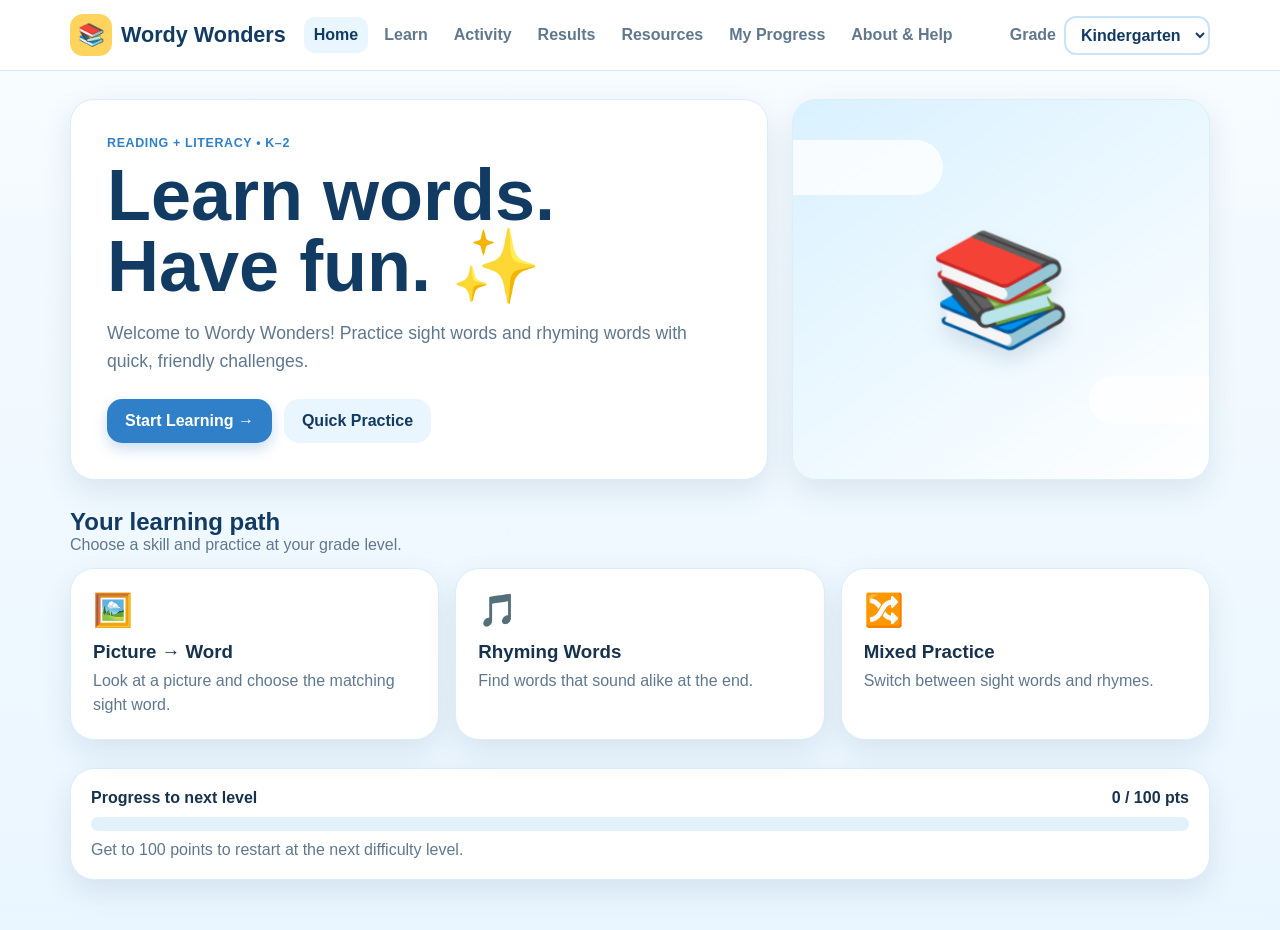
==== green-wordy-wonders/index.html @ fdc8fe1c "Publish Wordy Wonders (green-wordy-wonders)" ====
<!DOCTYPE html>
<html lang="en">
<head>
<meta charset="UTF-8">
<meta name="viewport" content="width=device-width, initial-scale=1.0">
<title>Wordy Wonders</title>
<style>
:root{--navy:#123b63;--blue:#2f80c9;--sky:#eaf6ff;--cyan:#8fd3ff;--yellow:#ffd45c;--ink:#17324d;--muted:#60788e;--white:#fff;--green:#35a66f;--red:#d95b5b;--shadow:0 12px 30px rgba(18,59,99,.10)}
*{box-sizing:border-box} body{margin:0;font-family:ui-rounded,"Nunito","Trebuchet MS",Arial,sans-serif;color:var(--ink);background:linear-gradient(180deg,#f7fcff 0%,#eaf6ff 100%);min-height:100vh}
button,select{font:inherit} button{cursor:pointer;border:0}.app{min-height:100vh}.topbar{position:sticky;top:0;z-index:10;background:rgba(255,255,255,.95);backdrop-filter:blur(8px);border-bottom:1px solid #d9eaf7}.nav{max-width:1180px;margin:auto;display:flex;align-items:center;gap:18px;padding:14px 20px}.brand{font-weight:900;font-size:1.35rem;color:var(--navy);display:flex;align-items:center;gap:9px;white-space:nowrap}.logo{width:42px;height:42px;border-radius:13px;background:var(--yellow);display:grid;place-items:center;font-size:1.35rem}.grade{margin-left:auto;display:flex;align-items:center;gap:8px;color:var(--muted);font-weight:800}.grade select{border:2px solid #c8e4f6;border-radius:12px;padding:8px 11px;color:var(--navy);background:white;font-weight:800}.navlinks{display:flex;gap:6px;overflow:auto}.navlinks button{background:transparent;color:var(--muted);padding:9px 10px;border-radius:10px;font-weight:800}.navlinks button.active,.navlinks button:hover{background:var(--sky);color:var(--navy)}
main{max-width:1180px;margin:auto;padding:28px 20px 50px}.hero{display:grid;grid-template-columns:1.25fr .75fr;gap:24px;align-items:stretch}.heroCard,.card{background:white;border:1px solid #dbeef9;border-radius:24px;box-shadow:var(--shadow)}.heroCard{padding:36px}.eyebrow{color:var(--blue);font-weight:900;letter-spacing:.05em;text-transform:uppercase;font-size:.78rem}.hero h1{font-size:clamp(2.4rem,6vw,4.5rem);line-height:.98;margin:10px 0 16px;color:var(--navy)}.hero p{font-size:1.1rem;line-height:1.6;color:var(--muted);max-width:650px}.heroArt{min-height:310px;background:linear-gradient(145deg,#d9f1ff,#fff);display:grid;place-items:center;position:relative;overflow:hidden}.cloud{position:absolute;background:white;border-radius:999px;opacity:.8}.c1{width:180px;height:55px;top:40px;left:-30px}.c2{width:140px;height:48px;right:-20px;bottom:55px}.book{font-size:7rem;filter:drop-shadow(0 12px 10px rgba(18,59,99,.12));transform:rotate(-5deg)}.actions{display:flex;flex-wrap:wrap;gap:12px;margin-top:24px}.primary,.secondary,.option{border-radius:15px;padding:13px 18px;font-weight:900}.primary{background:var(--blue);color:white;box-shadow:0 6px 14px rgba(47,128,201,.25)}.primary:hover{transform:translateY(-1px)}.secondary{background:var(--sky);color:var(--navy)}.section{margin-top:28px}.sectionHead{display:flex;justify-content:space-between;align-items:end;gap:12px;margin-bottom:14px}.section h2{margin:0;color:var(--navy)}.muted{color:var(--muted)}.grid{display:grid;grid-template-columns:repeat(3,1fr);gap:16px}.feature{padding:22px}.feature .icon{font-size:2rem}.feature h3{margin:12px 0 6px}.feature p{margin:0;color:var(--muted);line-height:1.5}.progressWrap{padding:20px}.progressTop{display:flex;justify-content:space-between;font-weight:900}.bar{height:14px;background:#e2f1fa;border-radius:999px;overflow:hidden;margin:10px 0}.fill{height:100%;width:0;background:linear-gradient(90deg,var(--blue),var(--cyan));border-radius:999px;transition:.3s}.learnGrid{display:grid;grid-template-columns:repeat(2,1fr);gap:18px}.lesson{padding:24px}.lesson .mini{font-size:2.5rem}.lesson h3{margin:10px 0}.lesson ul{padding-left:20px;color:var(--muted);line-height:1.7}.activityShell{max-width:850px;margin:auto}.activityTop{display:flex;justify-content:space-between;align-items:center;gap:12px;margin-bottom:14px}.scorePill{background:white;border:1px solid #dbeef9;padding:10px 14px;border-radius:999px;font-weight:900}.question{padding:28px;text-align:center}.prompt{font-size:1.15rem;font-weight:900;color:var(--navy)}.picture{font-size:7rem;margin:12px auto}.wordBig{font-size:2.4rem;font-weight:950;color:var(--navy);margin:8px}.options{display:grid;grid-template-columns:repeat(2,1fr);gap:12px;margin-top:22px}.option{background:#f7fbfe;border:2px solid #cde8f7;color:var(--navy);font-size:1.25rem;min-height:62px}.option:hover{background:var(--sky)}.option.correct{background:#e5f7ee;border-color:#71c79c;color:#17633e}.option.wrong{background:#fff0f0;border-color:#e28a8a;color:#8f2e2e}.feedback{margin-top:18px;padding:16px;border-radius:15px;text-align:left;display:none}.feedback.show{display:block}.feedback.good{background:#e8f8ef}.feedback.bad{background:#fff2f2}.nextRow{text-align:center;margin-top:16px}.results{padding:34px;text-align:center}.trophy{font-size:5rem}.resultScore{font-size:3rem;font-weight:950;color:var(--navy)}.resourceGrid{display:grid;grid-template-columns:repeat(3,1fr);gap:16px}.resource{padding:20px}.resource .tag{display:inline-block;background:var(--sky);padding:5px 9px;border-radius:999px;font-size:.75rem;font-weight:900;color:var(--blue)}.progressGrid{display:grid;grid-template-columns:1fr 1fr;gap:18px}.stat{padding:22px}.statNum{font-size:2.3rem;font-weight:950;color:var(--navy)}.help{padding:25px}.faq{padding:14px 0;border-bottom:1px solid #e2edf4}.faq strong{display:block;margin-bottom:4px}.speaker{background:var(--yellow);color:var(--navy);width:42px;height:42px;border-radius:12px;font-size:1.15rem;font-weight:900;vertical-align:middle}.sr-only{position:absolute;width:1px;height:1px;padding:0;margin:-1px;overflow:hidden;clip:rect(0,0,0,0);white-space:nowrap;border:0}
@media(max-width:900px){.hero{grid-template-columns:1fr}.grid,.resourceGrid{grid-template-columns:1fr}.nav{flex-wrap:wrap}.grade{margin-left:0}.navlinks{order:3;width:100%}}
@media(max-width:600px){main{padding:18px 14px 40px}.heroCard{padding:24px}.options{grid-template-columns:1fr}.learnGrid,.progressGrid{grid-template-columns:1fr}.heroArt{min-height:220px}.book{font-size:5rem}.nav{padding:10px 12px}.brand{font-size:1.15rem}}
</style>
</head>
<body>
<div class="app">
<header class="topbar"><nav class="nav" aria-label="Main navigation">
<div class="brand"><span class="logo">📚</span>Wordy Wonders</div>
<div class="navlinks" id="navlinks"></div>
<div class="grade"><label for="grade">Grade</label><select id="grade" aria-label="Choose grade level"><option value="K">Kindergarten</option><option value="1">Grade 1</option><option value="2">Grade 2</option></select></div>
</nav></header>
<main id="appMain"></main>
</div>
<script>
const state={page:"Home",grade:"K",score:0,streak:0,round:0,correct:0,lastResult:null,activity:null,progress:{K:0,1:0,2:0}};
const data={
K:{sight:[
["🧸","the",["the","cat","run"]],["🐶","dog",["dog","can","go"]],["🚗","car",["car","my","see"]],["🧢","hat",["hat","a","you"]],["🛏️","bed",["bed","to","we"]]],
rhymes:[["cat",["bat","sun","hat","dog"]],["rug",["mug","car","pig","bug"]],["dog",["log","hat","sun","frog"]]]},
1:{sight:[
["🐴","horse",["horse","house","where","because"]],["🌳","tree",["tree","three","there","they"]],["🏠","house",["house","about","could","would"]],["⭐","star",["star","start","right","again"]],["🧁","cake",["cake","make","know","were"]]],
rhymes:[["light",["night","right","book","bright"]],["play",["day","say","blue","stay"]],["mouse",["house","blouse","tree","round"]]]},
2:{sight:[
["🏫","school",["school","should","could","would"]],["🌈","rainbow",["rainbow","around","always","right"]],["📖","book",["book","before","through","every"]],["🚲","bike",["bike","because","between","which"]],["🌊","water",["water","where","while","which"]]],
rhymes:[["ground",["sound","round","found","green"]],["chair",["bear","fair","hair","book"]],["train",["brain","chain","plain","house"]]]}
};
const nav=["Home","Learn","Activity","Results","Resources","My Progress","About & Help"];
function renderNav(){document.getElementById("navlinks").innerHTML=nav.map(n=>`<button class="${state.page===n?'active':''}" onclick="go('${n}')">${n}</button>`).join("")}
function go(p){state.page=p;if(p==="Activity"&&!state.activity) startActivity("mixed");renderNav();render();window.scrollTo({top:0,behavior:"smooth"})}
document.getElementById("grade").addEventListener("change",e=>{state.grade=e.target.value;state.activity=null;render();});
function speak(text){if("speechSynthesis" in window){speechSynthesis.cancel();const u=new SpeechSynthesisUtterance(text);u.rate=.9;u.pitch=1.05;speechSynthesis.speak(u)}}
function home(){return `<section class="hero"><div class="heroCard"><div class="eyebrow">Reading + Literacy • K–2</div><h1>Learn words.<br>Have fun. ✨</h1><p>Welcome to Wordy Wonders! Practice sight words and rhyming words with quick, friendly challenges.</p><div class="actions"><button class="primary" onclick="go('Learn')">Start Learning →</button><button class="secondary" onclick="startActivity('mixed')">Quick Practice</button></div></div><div class="heroCard heroArt" aria-label="Books and learning illustration"><div class="cloud c1"></div><div class="cloud c2"></div><div class="book">📚</div></div></section>
<section class="section"><div class="sectionHead"><div><h2>Your learning path</h2><div class="muted">Choose a skill and practice at your grade level.</div></div></div><div class="grid"><div class="card feature"><div class="icon">🖼️</div><h3>Picture → Word</h3><p>Look at a picture and choose the matching sight word.</p></div><div class="card feature"><div class="icon">🎵</div><h3>Rhyming Words</h3><p>Find words that sound alike at the end.</p></div><div class="card feature"><div class="icon">🔀</div><h3>Mixed Practice</h3><p>Switch between sight words and rhymes.</p></div></div></section>
<section class="section card progressWrap"><div class="progressTop"><span>Progress to next level</span><span>${state.progress[state.grade]} / 100 pts</span></div><div class="bar"><div class="fill" style="width:${Math.min(100,state.progress[state.grade])}%"></div></div><div class="muted">Get to 100 points to restart at the next difficulty level.</div></section>`}
function learn(){return `<section class="sectionHead"><div><h1>Learn</h1><div class="muted">Grade ${state.grade==="K"?"Kindergarten":state.grade} practice</div></div><button class="speaker" aria-label="Read learning choices aloud" onclick="speak('Choose picture words, rhyming words, or mixed practice.')">🔊</button></section><div class="learnGrid">
<div class="card lesson"><div class="mini">🖼️</div><h3>Picture Words</h3><p class="muted">Match a picture to the word that names it.</p><ul><li>Look carefully.</li><li>Read or listen to each choice.</li><li>Pick the word that matches.</li></ul><button class="primary" onclick="startActivity('sight')">Practice Picture Words</button></div>
<div class="card lesson"><div class="mini">🎵</div><h3>Rhyming Words</h3><p class="muted">Find words with the same ending sound.</p><ul><li>Say the focus word.</li><li>Listen for the ending sound.</li><li>Choose all the rhymes.</li></ul><button class="primary" onclick="startActivity('rhyme')">Practice Rhyming</button></div>
<div class="card lesson"><div class="mini">🔀</div><h3>Mixed Practice</h3><p class="muted">A blend of both skills in one short round.</p><button class="primary" onclick="startActivity('mixed')">Start Mixed Practice</button></div>
<div class="card lesson"><div class="mini">💡</div><h3>Helpful Tip</h3><p class="muted">Say the word out loud. Listening to the sounds can help you notice a match or a rhyme.</p><button class="secondary" onclick="speak('Say the word out loud. Listening to the sounds can help you notice a match or a rhyme.')">🔊 Hear Tip</button></div>
</div>`}
function startActivity(type){state.activity=type;state.round=0;state.correct=0;state.streak=0;state.lastResult=null;state.page="Activity";renderNav();render();}
function currentQuestion(){let type=state.activity;if(type==="mixed")type=state.round%2===0?"sight":"rhyme";if(type==="sight"){let q=data[state.grade].sight[state.round%data[state.grade].sight.length];return {type,...{emoji:q[0],answer:q[1],options:[...q[2]].sort(()=>Math.random()-.5)},prompt:"Which word matches the picture?"}}let q=data[state.grade].rhymes[state.round%data[state.grade].rhymes.length];return {type:"rhyme",answer:q[0],options:[...q[1]].sort(()=>Math.random()-.5),prompt:`Which words rhyme with “${q[0]}”?`}}
function activity(){const q=currentQuestion();const done=state.round>=5; if(done)return results();let choices=q.type==="rhyme"?q.options:q.options;return `<div class="activityShell"><div class="activityTop"><div><strong>Question ${state.round+1} of 5</strong><div class="bar" style="width:220px;margin:7px 0"><div class="fill" style="width:${state.round*20}%"></div></div></div><div class="scorePill">⭐ ${state.score} pts</div></div><div class="card question"><button class="speaker" aria-label="Read question aloud" onclick="speak(${JSON.stringify(q.prompt)})">🔊</button><div class="prompt">${q.prompt}</div>${q.type==="sight"?`<div class="picture" aria-label="Picture clue">${q.emoji}</div>`:`<div class="wordBig">${q.answer}</div>`}<div class="options">${choices.map(o=>`<button class="option" onclick="answer(${JSON.stringify(o)},${JSON.stringify(q.answer)},this)">${o}</button>`).join("")}</div><div id="feedback" class="feedback" role="status"></div><div class="nextRow" id="nextRow"></div></div></div>`}
function answer(choice,answer,btn){if(document.querySelector("#nextRow button"))return;const fb=document.getElementById("feedback");const correct=choice===answer || (state.activity!=="sight" && choice===answer);if(correct){state.correct++;state.streak++;const earned=Math.min(10,5+state.streak);state.score+=earned;state.progress[state.grade]=Math.min(100,state.progress[state.grade]+earned);btn.classList.add("correct");fb.className="feedback show good";fb.innerHTML=`<strong>Great job! 🎉 +${earned} points</strong><br>You got it right.`;speak("Great job!");}else{state.streak=0;state.score=Math.max(0,state.score-5);btn.classList.add("wrong");fb.className="feedback show bad";fb.innerHTML=`<strong>Good try!</strong><br>The correct answer is <b>${answer}</b>. Try a similar one: say “${answer}” and listen carefully to its sounds.`;speak(`Good try. The correct answer is ${answer}.`)}state.round++;document.getElementById("nextRow").innerHTML=`<button class="primary" onclick="render()">Continue →</button>`;renderNav();}
function results(){return `<div class="card results"><div class="trophy">${state.correct>=4?"🌟":"📚"}</div><h1>Round complete!</h1><p class="muted">You answered ${state.correct} out of 5 questions correctly.</p><div class="resultScore">⭐ ${state.score} points</div><p>${state.progress[state.grade]>=100?"Level complete! You reached 100 points. Your next round can use a higher difficulty.":"Keep practicing and build your streak!"}</p><div class="actions" style="justify-content:center"><button class="primary" onclick="startActivity(state.activity)">Play Again</button><button class="secondary" onclick="go('Learn')">Choose Another Activity</button></div></div>`}
function resources(){return `<section class="sectionHead"><div><h1>Resources</h1><div class="muted">Simple practice supports for learners and educators.</div></div></section><div class="resourceGrid"><div class="card resource"><span class="tag">Sight Words</span><h3>Picture Word Cards</h3><p class="muted">Use the picture clues from practice to say, read, and spell words aloud.</p><button class="secondary" onclick="speak('Picture word cards help you say, read, and spell words aloud.')">🔊 Read Aloud</button></div><div class="card resource"><span class="tag">Rhyming</span><h3>Rhyme Hunt</h3><p class="muted">Pick a focus word, then say possible matches aloud. Listen to the ending sounds.</p><button class="secondary" onclick="speak('Pick a focus word, then say possible matches aloud. Listen to the ending sounds.')">🔊 Read Aloud</button></div><div class="card resource"><span class="tag">Center Idea</span><h3>Technology Center</h3><p class="muted">A short practice round can be used during literacy centers for independent review.</p></div></div>`}
function progress(){let p=state.progress[state.grade];return `<section class="sectionHead"><div><h1>My Progress</h1><div class="muted">Practice evidence for Grade ${state.grade}.</div></div></section><div class="progressGrid"><div class="card stat"><div class="muted">Points</div><div class="statNum">${p}</div><div class="bar"><div class="fill" style="width:${p}%"></div></div></div><div class="card stat"><div class="muted">Current streak</div><div class="statNum">${state.streak}</div><p class="muted">Correct answers in a row earn more points.</p></div><div class="card stat"><div class="muted">Last round</div><div class="statNum">${state.correct}/5</div><p class="muted">Use Results & Feedback to review your last round.</p></div><div class="card stat"><div class="muted">Next step</div><div class="statNum">${p>=100?"Level up!":"Keep going!"}</div><p class="muted">${p>=100?"Restart practice at a higher difficulty.":"Practice another 5-question round."}</p></div></div>`}
function about(){return `<section class="sectionHead"><div><h1>About & Help</h1><div class="muted">A focused literacy practice prototype.</div></div></section><div class="card help"><h2>What is Wordy Wonders?</h2><p>Wordy Wonders helps Kindergarten through Grade 2 learners practice sight-word matching and rhyming. It is designed for short, friendly practice during literacy centers.</p><div class="faq"><strong>How do points work?</strong><span class="muted">Correct answers earn points. A growing streak can earn more points. A wrong answer can never remove more than 5 points.</span></div><div class="faq"><strong>What happens when I reach 100 points?</strong><span class="muted">The progress bar reaches the level goal and the learner can restart practice at a higher difficulty.</span></div><div class="faq"><strong>Can I use it without audio?</strong><span class="muted">Yes. Audio is a supplement. All important directions and content remain visible.</span></div><div class="faq"><strong>What learner data is stored?</strong><span class="muted">This prototype uses fictional, local-in-session progress only. It does not request names, contact details, school records, or other sensitive information.</span></div></div>`}
function render(){const main=document.getElementById("appMain");let out=state.page==="Home"?home():state.page==="Learn"?learn():state.page==="Activity"?activity():state.page==="Results"?results():state.page==="Resources"?resources():state.page==="My Progress"?progress():about();main.innerHTML=out}
renderNav();render();
</script>
</body>
</html>
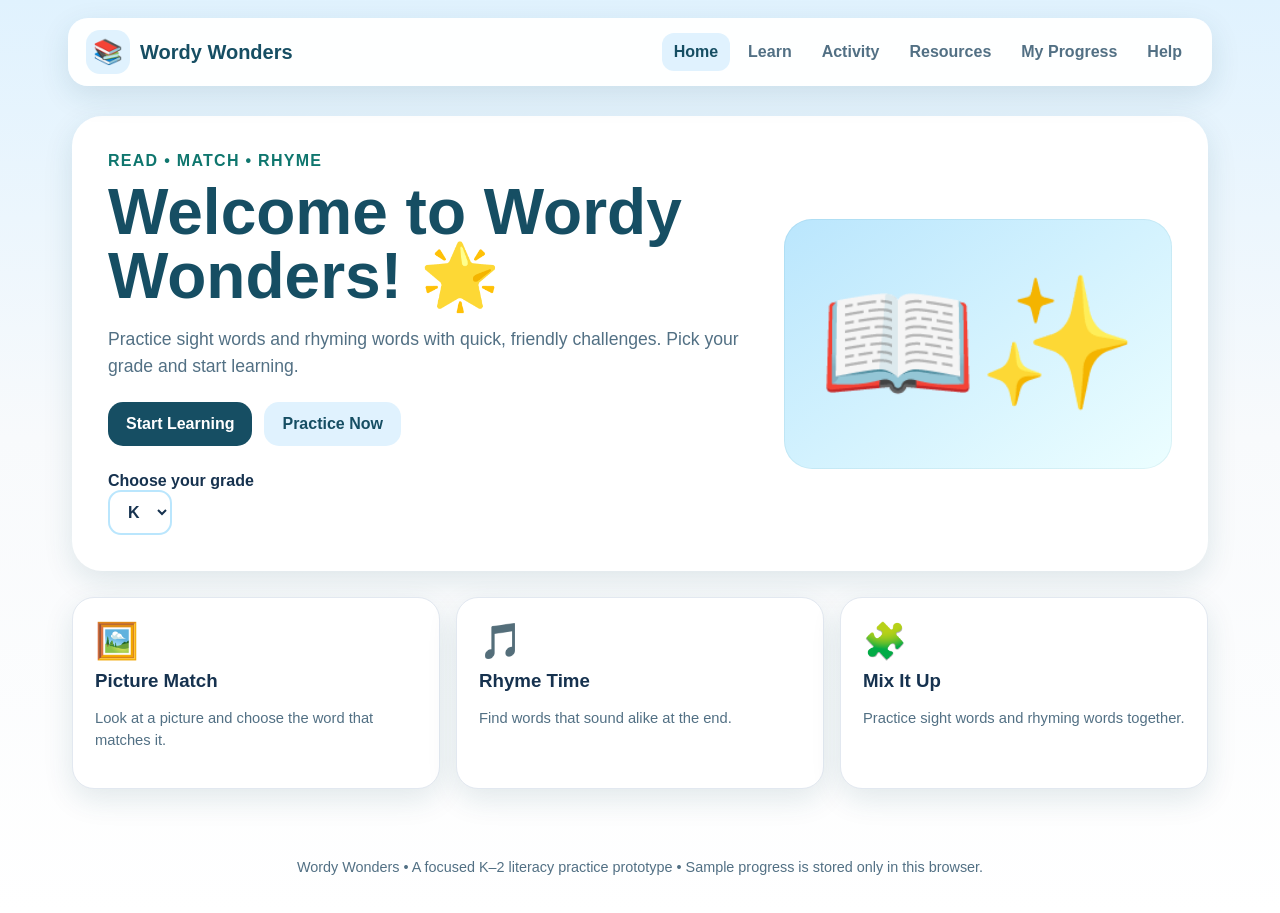
==== commit 70c08599: "Publish Wordy Wonders (green-wordy-wonders)" ====
--- a/green-wordy-wonders/index.html
+++ b/green-wordy-wonders/index.html
@@ -5,60 +5,143 @@
 <meta name="viewport" content="width=device-width, initial-scale=1.0">
 <title>Wordy Wonders</title>
 <style>
-:root{--navy:#123b63;--blue:#2f80c9;--sky:#eaf6ff;--cyan:#8fd3ff;--yellow:#ffd45c;--ink:#17324d;--muted:#60788e;--white:#fff;--green:#35a66f;--red:#d95b5b;--shadow:0 12px 30px rgba(18,59,99,.10)}
-*{box-sizing:border-box} body{margin:0;font-family:ui-rounded,"Nunito","Trebuchet MS",Arial,sans-serif;color:var(--ink);background:linear-gradient(180deg,#f7fcff 0%,#eaf6ff 100%);min-height:100vh}
-button,select{font:inherit} button{cursor:pointer;border:0}.app{min-height:100vh}.topbar{position:sticky;top:0;z-index:10;background:rgba(255,255,255,.95);backdrop-filter:blur(8px);border-bottom:1px solid #d9eaf7}.nav{max-width:1180px;margin:auto;display:flex;align-items:center;gap:18px;padding:14px 20px}.brand{font-weight:900;font-size:1.35rem;color:var(--navy);display:flex;align-items:center;gap:9px;white-space:nowrap}.logo{width:42px;height:42px;border-radius:13px;background:var(--yellow);display:grid;place-items:center;font-size:1.35rem}.grade{margin-left:auto;display:flex;align-items:center;gap:8px;color:var(--muted);font-weight:800}.grade select{border:2px solid #c8e4f6;border-radius:12px;padding:8px 11px;color:var(--navy);background:white;font-weight:800}.navlinks{display:flex;gap:6px;overflow:auto}.navlinks button{background:transparent;color:var(--muted);padding:9px 10px;border-radius:10px;font-weight:800}.navlinks button.active,.navlinks button:hover{background:var(--sky);color:var(--navy)}
-main{max-width:1180px;margin:auto;padding:28px 20px 50px}.hero{display:grid;grid-template-columns:1.25fr .75fr;gap:24px;align-items:stretch}.heroCard,.card{background:white;border:1px solid #dbeef9;border-radius:24px;box-shadow:var(--shadow)}.heroCard{padding:36px}.eyebrow{color:var(--blue);font-weight:900;letter-spacing:.05em;text-transform:uppercase;font-size:.78rem}.hero h1{font-size:clamp(2.4rem,6vw,4.5rem);line-height:.98;margin:10px 0 16px;color:var(--navy)}.hero p{font-size:1.1rem;line-height:1.6;color:var(--muted);max-width:650px}.heroArt{min-height:310px;background:linear-gradient(145deg,#d9f1ff,#fff);display:grid;place-items:center;position:relative;overflow:hidden}.cloud{position:absolute;background:white;border-radius:999px;opacity:.8}.c1{width:180px;height:55px;top:40px;left:-30px}.c2{width:140px;height:48px;right:-20px;bottom:55px}.book{font-size:7rem;filter:drop-shadow(0 12px 10px rgba(18,59,99,.12));transform:rotate(-5deg)}.actions{display:flex;flex-wrap:wrap;gap:12px;margin-top:24px}.primary,.secondary,.option{border-radius:15px;padding:13px 18px;font-weight:900}.primary{background:var(--blue);color:white;box-shadow:0 6px 14px rgba(47,128,201,.25)}.primary:hover{transform:translateY(-1px)}.secondary{background:var(--sky);color:var(--navy)}.section{margin-top:28px}.sectionHead{display:flex;justify-content:space-between;align-items:end;gap:12px;margin-bottom:14px}.section h2{margin:0;color:var(--navy)}.muted{color:var(--muted)}.grid{display:grid;grid-template-columns:repeat(3,1fr);gap:16px}.feature{padding:22px}.feature .icon{font-size:2rem}.feature h3{margin:12px 0 6px}.feature p{margin:0;color:var(--muted);line-height:1.5}.progressWrap{padding:20px}.progressTop{display:flex;justify-content:space-between;font-weight:900}.bar{height:14px;background:#e2f1fa;border-radius:999px;overflow:hidden;margin:10px 0}.fill{height:100%;width:0;background:linear-gradient(90deg,var(--blue),var(--cyan));border-radius:999px;transition:.3s}.learnGrid{display:grid;grid-template-columns:repeat(2,1fr);gap:18px}.lesson{padding:24px}.lesson .mini{font-size:2.5rem}.lesson h3{margin:10px 0}.lesson ul{padding-left:20px;color:var(--muted);line-height:1.7}.activityShell{max-width:850px;margin:auto}.activityTop{display:flex;justify-content:space-between;align-items:center;gap:12px;margin-bottom:14px}.scorePill{background:white;border:1px solid #dbeef9;padding:10px 14px;border-radius:999px;font-weight:900}.question{padding:28px;text-align:center}.prompt{font-size:1.15rem;font-weight:900;color:var(--navy)}.picture{font-size:7rem;margin:12px auto}.wordBig{font-size:2.4rem;font-weight:950;color:var(--navy);margin:8px}.options{display:grid;grid-template-columns:repeat(2,1fr);gap:12px;margin-top:22px}.option{background:#f7fbfe;border:2px solid #cde8f7;color:var(--navy);font-size:1.25rem;min-height:62px}.option:hover{background:var(--sky)}.option.correct{background:#e5f7ee;border-color:#71c79c;color:#17633e}.option.wrong{background:#fff0f0;border-color:#e28a8a;color:#8f2e2e}.feedback{margin-top:18px;padding:16px;border-radius:15px;text-align:left;display:none}.feedback.show{display:block}.feedback.good{background:#e8f8ef}.feedback.bad{background:#fff2f2}.nextRow{text-align:center;margin-top:16px}.results{padding:34px;text-align:center}.trophy{font-size:5rem}.resultScore{font-size:3rem;font-weight:950;color:var(--navy)}.resourceGrid{display:grid;grid-template-columns:repeat(3,1fr);gap:16px}.resource{padding:20px}.resource .tag{display:inline-block;background:var(--sky);padding:5px 9px;border-radius:999px;font-size:.75rem;font-weight:900;color:var(--blue)}.progressGrid{display:grid;grid-template-columns:1fr 1fr;gap:18px}.stat{padding:22px}.statNum{font-size:2.3rem;font-weight:950;color:var(--navy)}.help{padding:25px}.faq{padding:14px 0;border-bottom:1px solid #e2edf4}.faq strong{display:block;margin-bottom:4px}.speaker{background:var(--yellow);color:var(--navy);width:42px;height:42px;border-radius:12px;font-size:1.15rem;font-weight:900;vertical-align:middle}.sr-only{position:absolute;width:1px;height:1px;padding:0;margin:-1px;overflow:hidden;clip:rect(0,0,0,0);white-space:nowrap;border:0}
-@media(max-width:900px){.hero{grid-template-columns:1fr}.grid,.resourceGrid{grid-template-columns:1fr}.nav{flex-wrap:wrap}.grade{margin-left:0}.navlinks{order:3;width:100%}}
-@media(max-width:600px){main{padding:18px 14px 40px}.heroCard{padding:24px}.options{grid-template-columns:1fr}.learnGrid,.progressGrid{grid-template-columns:1fr}.heroArt{min-height:220px}.book{font-size:5rem}.nav{padding:10px 12px}.brand{font-size:1.15rem}}
+:root{
+  --navy:#164e63; --sky:#e0f2fe; --blue:#38bdf8; --deep:#0f766e;
+  --cream:#f8fafc; --white:#fff; --ink:#16324f; --muted:#527084;
+  --green:#15803d; --green-bg:#dcfce7; --red:#b91c1c; --red-bg:#fee2e2;
+  --yellow:#facc15; --shadow:0 10px 30px rgba(15,76,92,.12); --radius:22px;
+}
+*{box-sizing:border-box} body{margin:0;font-family:Arial,Helvetica,sans-serif;background:linear-gradient(180deg,#e0f2fe 0%,#f8fafc 48%,#fff 100%);color:var(--ink);min-height:100vh}
+button,select{font:inherit} button{cursor:pointer}
+.app{max-width:1180px;margin:auto;min-height:100vh;padding:18px}
+header{display:flex;align-items:center;justify-content:space-between;gap:16px;background:rgba(255,255,255,.95);padding:12px 18px;border-radius:20px;box-shadow:var(--shadow);position:sticky;top:12px;z-index:10}
+.brand{display:flex;align-items:center;gap:10px;font-weight:900;color:var(--navy);font-size:1.25rem}.logo{width:44px;height:44px;border-radius:14px;background:var(--sky);display:grid;place-items:center;font-size:1.5rem}
+nav{display:flex;gap:6px;flex-wrap:wrap;justify-content:flex-end}.nav-btn{border:0;background:transparent;color:var(--muted);padding:10px 12px;border-radius:12px;font-weight:700}.nav-btn:hover,.nav-btn.active{background:var(--sky);color:var(--navy)}
+main{padding:30px 4px 50px}.hero{background:var(--white);border-radius:30px;padding:36px;box-shadow:var(--shadow);display:grid;grid-template-columns:1.25fr .75fr;gap:30px;align-items:center}
+h1{font-size:clamp(2.2rem,5vw,4.4rem);line-height:1;margin:10px 0;color:var(--navy)}h2{font-size:2rem;margin:0 0 10px}h3{margin:8px 0}.eyebrow{color:var(--deep);font-weight:900;text-transform:uppercase;letter-spacing:.08em}.sub{font-size:1.1rem;line-height:1.55;color:var(--muted);max-width:650px}
+.hero-art{min-height:250px;border-radius:28px;background:linear-gradient(145deg,#bae6fd,#ecfeff);display:grid;place-items:center;font-size:8rem;box-shadow:inset 0 0 0 1px rgba(14,116,144,.08)}
+.actions{display:flex;gap:12px;flex-wrap:wrap;margin-top:22px}.primary,.secondary,.choice{border:0;border-radius:15px;padding:13px 18px;font-weight:800}.primary{background:var(--navy);color:#fff}.primary:hover{background:#0e7490}.secondary{background:var(--sky);color:var(--navy)}.primary:focus,.secondary:focus,.choice:focus,.nav-btn:focus,select:focus{outline:3px solid #facc15;outline-offset:2px}
+.section{margin-top:26px}.cards{display:grid;grid-template-columns:repeat(3,1fr);gap:16px}.card{background:#fff;border-radius:22px;padding:22px;box-shadow:var(--shadow);border:1px solid #e2e8f0}.icon{font-size:2.2rem}.small{font-size:.92rem;color:var(--muted);line-height:1.5}
+.topline{display:flex;align-items:center;justify-content:space-between;gap:15px;flex-wrap:wrap}.pill{display:inline-flex;align-items:center;gap:7px;padding:8px 12px;background:var(--sky);border-radius:999px;font-weight:800;color:var(--navy)}
+select{border:2px solid #bae6fd;border-radius:13px;padding:11px 14px;background:#fff;color:var(--ink);font-weight:700}
+.page{background:#fff;border-radius:28px;padding:30px;box-shadow:var(--shadow)}.activity-grid{display:grid;grid-template-columns:1fr 1fr;gap:18px;margin-top:20px}.activity-card{border:2px solid #dbeafe;border-radius:22px;padding:24px;background:linear-gradient(180deg,#fff,#f0f9ff)}
+.word-picture{font-size:7rem;text-align:center;margin:12px 0}.question{font-size:1.3rem;font-weight:800;text-align:center}.choices{display:grid;grid-template-columns:repeat(2,1fr);gap:12px;margin-top:18px}.choice{background:#f8fafc;border:2px solid #cbd5e1;color:var(--ink);min-height:58px}.choice:hover{border-color:var(--blue);background:#eff6ff}.choice.correct{background:var(--green-bg);border-color:#86efac;color:var(--green)}.choice.wrong{background:var(--red-bg);border-color:#fca5a5;color:var(--red)}
+.progressbar{height:14px;background:#e2e8f0;border-radius:999px;overflow:hidden}.progressbar>div{height:100%;background:var(--blue);border-radius:999px;transition:width .3s}
+.feedback{margin-top:18px;padding:17px;border-radius:17px}.feedback.good{background:var(--green-bg);color:#166534}.feedback.bad{background:var(--red-bg);color:#991b1b}
+.statgrid{display:grid;grid-template-columns:repeat(4,1fr);gap:14px;margin-top:18px}.stat{background:#f0f9ff;border-radius:18px;padding:18px;text-align:center}.stat strong{display:block;font-size:1.8rem;color:var(--navy)}
+.list{display:grid;gap:12px;margin-top:18px}.resource{padding:16px;border-radius:16px;background:#f8fafc;border:1px solid #e2e8f0}
+footer{text-align:center;color:var(--muted);padding:20px;font-size:.9rem}
+.hidden{display:none!important}
+@media(max-width:850px){.hero{grid-template-columns:1fr}.cards{grid-template-columns:1fr}.activity-grid{grid-template-columns:1fr}.statgrid{grid-template-columns:repeat(2,1fr)}header{position:static}nav{width:100%;justify-content:center}.brand{width:100%;justify-content:center}}
+@media(max-width:520px){.app{padding:10px}.hero,.page{padding:22px}.choices{grid-template-columns:1fr}.hero-art{min-height:180px;font-size:5.5rem}.statgrid{grid-template-columns:1fr 1fr}h1{font-size:2.7rem}}
 </style>
 </head>
 <body>
 <div class="app">
-<header class="topbar"><nav class="nav" aria-label="Main navigation">
-<div class="brand"><span class="logo">📚</span>Wordy Wonders</div>
-<div class="navlinks" id="navlinks"></div>
-<div class="grade"><label for="grade">Grade</label><select id="grade" aria-label="Choose grade level"><option value="K">Kindergarten</option><option value="1">Grade 1</option><option value="2">Grade 2</option></select></div>
-</nav></header>
-<main id="appMain"></main>
+<header>
+  <div class="brand"><div class="logo" aria-hidden="true">📚</div><span>Wordy Wonders</span></div>
+  <nav aria-label="Main navigation">
+    <button class="nav-btn active" data-page="home">Home</button>
+    <button class="nav-btn" data-page="learn">Learn</button>
+    <button class="nav-btn" data-page="activity">Activity</button>
+    <button class="nav-btn" data-page="resources">Resources</button>
+    <button class="nav-btn" data-page="progress">My Progress</button>
+    <button class="nav-btn" data-page="about">Help</button>
+  </nav>
+</header>
+<main id="main"></main>
+<footer>Wordy Wonders • A focused K–2 literacy practice prototype • Sample progress is stored only in this browser.</footer>
 </div>
 <script>
-const state={page:"Home",grade:"K",score:0,streak:0,round:0,correct:0,lastResult:null,activity:null,progress:{K:0,1:0,2:0}};
-const data={
-K:{sight:[
-["🧸","the",["the","cat","run"]],["🐶","dog",["dog","can","go"]],["🚗","car",["car","my","see"]],["🧢","hat",["hat","a","you"]],["🛏️","bed",["bed","to","we"]]],
-rhymes:[["cat",["bat","sun","hat","dog"]],["rug",["mug","car","pig","bug"]],["dog",["log","hat","sun","frog"]]]},
-1:{sight:[
-["🐴","horse",["horse","house","where","because"]],["🌳","tree",["tree","three","there","they"]],["🏠","house",["house","about","could","would"]],["⭐","star",["star","start","right","again"]],["🧁","cake",["cake","make","know","were"]]],
-rhymes:[["light",["night","right","book","bright"]],["play",["day","say","blue","stay"]],["mouse",["house","blouse","tree","round"]]]},
-2:{sight:[
-["🏫","school",["school","should","could","would"]],["🌈","rainbow",["rainbow","around","always","right"]],["📖","book",["book","before","through","every"]],["🚲","bike",["bike","because","between","which"]],["🌊","water",["water","where","while","which"]]],
-rhymes:[["ground",["sound","round","found","green"]],["chair",["bear","fair","hair","book"]],["train",["brain","chain","plain","house"]]]}
-};
-const nav=["Home","Learn","Activity","Results","Resources","My Progress","About & Help"];
-function renderNav(){document.getElementById("navlinks").innerHTML=nav.map(n=>`<button class="${state.page===n?'active':''}" onclick="go('${n}')">${n}</button>`).join("")}
-function go(p){state.page=p;if(p==="Activity"&&!state.activity) startActivity("mixed");renderNav();render();window.scrollTo({top:0,behavior:"smooth"})}
-document.getElementById("grade").addEventListener("change",e=>{state.grade=e.target.value;state.activity=null;render();});
-function speak(text){if("speechSynthesis" in window){speechSynthesis.cancel();const u=new SpeechSynthesisUtterance(text);u.rate=.9;u.pitch=1.05;speechSynthesis.speak(u)}}
-function home(){return `<section class="hero"><div class="heroCard"><div class="eyebrow">Reading + Literacy • K–2</div><h1>Learn words.<br>Have fun. ✨</h1><p>Welcome to Wordy Wonders! Practice sight words and rhyming words with quick, friendly challenges.</p><div class="actions"><button class="primary" onclick="go('Learn')">Start Learning →</button><button class="secondary" onclick="startActivity('mixed')">Quick Practice</button></div></div><div class="heroCard heroArt" aria-label="Books and learning illustration"><div class="cloud c1"></div><div class="cloud c2"></div><div class="book">📚</div></div></section>
-<section class="section"><div class="sectionHead"><div><h2>Your learning path</h2><div class="muted">Choose a skill and practice at your grade level.</div></div></div><div class="grid"><div class="card feature"><div class="icon">🖼️</div><h3>Picture → Word</h3><p>Look at a picture and choose the matching sight word.</p></div><div class="card feature"><div class="icon">🎵</div><h3>Rhyming Words</h3><p>Find words that sound alike at the end.</p></div><div class="card feature"><div class="icon">🔀</div><h3>Mixed Practice</h3><p>Switch between sight words and rhymes.</p></div></div></section>
-<section class="section card progressWrap"><div class="progressTop"><span>Progress to next level</span><span>${state.progress[state.grade]} / 100 pts</span></div><div class="bar"><div class="fill" style="width:${Math.min(100,state.progress[state.grade])}%"></div></div><div class="muted">Get to 100 points to restart at the next difficulty level.</div></section>`}
-function learn(){return `<section class="sectionHead"><div><h1>Learn</h1><div class="muted">Grade ${state.grade==="K"?"Kindergarten":state.grade} practice</div></div><button class="speaker" aria-label="Read learning choices aloud" onclick="speak('Choose picture words, rhyming words, or mixed practice.')">🔊</button></section><div class="learnGrid">
-<div class="card lesson"><div class="mini">🖼️</div><h3>Picture Words</h3><p class="muted">Match a picture to the word that names it.</p><ul><li>Look carefully.</li><li>Read or listen to each choice.</li><li>Pick the word that matches.</li></ul><button class="primary" onclick="startActivity('sight')">Practice Picture Words</button></div>
-<div class="card lesson"><div class="mini">🎵</div><h3>Rhyming Words</h3><p class="muted">Find words with the same ending sound.</p><ul><li>Say the focus word.</li><li>Listen for the ending sound.</li><li>Choose all the rhymes.</li></ul><button class="primary" onclick="startActivity('rhyme')">Practice Rhyming</button></div>
-<div class="card lesson"><div class="mini">🔀</div><h3>Mixed Practice</h3><p class="muted">A blend of both skills in one short round.</p><button class="primary" onclick="startActivity('mixed')">Start Mixed Practice</button></div>
-<div class="card lesson"><div class="mini">💡</div><h3>Helpful Tip</h3><p class="muted">Say the word out loud. Listening to the sounds can help you notice a match or a rhyme.</p><button class="secondary" onclick="speak('Say the word out loud. Listening to the sounds can help you notice a match or a rhyme.')">🔊 Hear Tip</button></div>
-</div>`}
-function startActivity(type){state.activity=type;state.round=0;state.correct=0;state.streak=0;state.lastResult=null;state.page="Activity";renderNav();render();}
-function currentQuestion(){let type=state.activity;if(type==="mixed")type=state.round%2===0?"sight":"rhyme";if(type==="sight"){let q=data[state.grade].sight[state.round%data[state.grade].sight.length];return {type,...{emoji:q[0],answer:q[1],options:[...q[2]].sort(()=>Math.random()-.5)},prompt:"Which word matches the picture?"}}let q=data[state.grade].rhymes[state.round%data[state.grade].rhymes.length];return {type:"rhyme",answer:q[0],options:[...q[1]].sort(()=>Math.random()-.5),prompt:`Which words rhyme with “${q[0]}”?`}}
-function activity(){const q=currentQuestion();const done=state.round>=5; if(done)return results();let choices=q.type==="rhyme"?q.options:q.options;return `<div class="activityShell"><div class="activityTop"><div><strong>Question ${state.round+1} of 5</strong><div class="bar" style="width:220px;margin:7px 0"><div class="fill" style="width:${state.round*20}%"></div></div></div><div class="scorePill">⭐ ${state.score} pts</div></div><div class="card question"><button class="speaker" aria-label="Read question aloud" onclick="speak(${JSON.stringify(q.prompt)})">🔊</button><div class="prompt">${q.prompt}</div>${q.type==="sight"?`<div class="picture" aria-label="Picture clue">${q.emoji}</div>`:`<div class="wordBig">${q.answer}</div>`}<div class="options">${choices.map(o=>`<button class="option" onclick="answer(${JSON.stringify(o)},${JSON.stringify(q.answer)},this)">${o}</button>`).join("")}</div><div id="feedback" class="feedback" role="status"></div><div class="nextRow" id="nextRow"></div></div></div>`}
-function answer(choice,answer,btn){if(document.querySelector("#nextRow button"))return;const fb=document.getElementById("feedback");const correct=choice===answer || (state.activity!=="sight" && choice===answer);if(correct){state.correct++;state.streak++;const earned=Math.min(10,5+state.streak);state.score+=earned;state.progress[state.grade]=Math.min(100,state.progress[state.grade]+earned);btn.classList.add("correct");fb.className="feedback show good";fb.innerHTML=`<strong>Great job! 🎉 +${earned} points</strong><br>You got it right.`;speak("Great job!");}else{state.streak=0;state.score=Math.max(0,state.score-5);btn.classList.add("wrong");fb.className="feedback show bad";fb.innerHTML=`<strong>Good try!</strong><br>The correct answer is <b>${answer}</b>. Try a similar one: say “${answer}” and listen carefully to its sounds.`;speak(`Good try. The correct answer is ${answer}.`)}state.round++;document.getElementById("nextRow").innerHTML=`<button class="primary" onclick="render()">Continue →</button>`;renderNav();}
-function results(){return `<div class="card results"><div class="trophy">${state.correct>=4?"🌟":"📚"}</div><h1>Round complete!</h1><p class="muted">You answered ${state.correct} out of 5 questions correctly.</p><div class="resultScore">⭐ ${state.score} points</div><p>${state.progress[state.grade]>=100?"Level complete! You reached 100 points. Your next round can use a higher difficulty.":"Keep practicing and build your streak!"}</p><div class="actions" style="justify-content:center"><button class="primary" onclick="startActivity(state.activity)">Play Again</button><button class="secondary" onclick="go('Learn')">Choose Another Activity</button></div></div>`}
-function resources(){return `<section class="sectionHead"><div><h1>Resources</h1><div class="muted">Simple practice supports for learners and educators.</div></div></section><div class="resourceGrid"><div class="card resource"><span class="tag">Sight Words</span><h3>Picture Word Cards</h3><p class="muted">Use the picture clues from practice to say, read, and spell words aloud.</p><button class="secondary" onclick="speak('Picture word cards help you say, read, and spell words aloud.')">🔊 Read Aloud</button></div><div class="card resource"><span class="tag">Rhyming</span><h3>Rhyme Hunt</h3><p class="muted">Pick a focus word, then say possible matches aloud. Listen to the ending sounds.</p><button class="secondary" onclick="speak('Pick a focus word, then say possible matches aloud. Listen to the ending sounds.')">🔊 Read Aloud</button></div><div class="card resource"><span class="tag">Center Idea</span><h3>Technology Center</h3><p class="muted">A short practice round can be used during literacy centers for independent review.</p></div></div>`}
-function progress(){let p=state.progress[state.grade];return `<section class="sectionHead"><div><h1>My Progress</h1><div class="muted">Practice evidence for Grade ${state.grade}.</div></div></section><div class="progressGrid"><div class="card stat"><div class="muted">Points</div><div class="statNum">${p}</div><div class="bar"><div class="fill" style="width:${p}%"></div></div></div><div class="card stat"><div class="muted">Current streak</div><div class="statNum">${state.streak}</div><p class="muted">Correct answers in a row earn more points.</p></div><div class="card stat"><div class="muted">Last round</div><div class="statNum">${state.correct}/5</div><p class="muted">Use Results & Feedback to review your last round.</p></div><div class="card stat"><div class="muted">Next step</div><div class="statNum">${p>=100?"Level up!":"Keep going!"}</div><p class="muted">${p>=100?"Restart practice at a higher difficulty.":"Practice another 5-question round."}</p></div></div>`}
-function about(){return `<section class="sectionHead"><div><h1>About & Help</h1><div class="muted">A focused literacy practice prototype.</div></div></section><div class="card help"><h2>What is Wordy Wonders?</h2><p>Wordy Wonders helps Kindergarten through Grade 2 learners practice sight-word matching and rhyming. It is designed for short, friendly practice during literacy centers.</p><div class="faq"><strong>How do points work?</strong><span class="muted">Correct answers earn points. A growing streak can earn more points. A wrong answer can never remove more than 5 points.</span></div><div class="faq"><strong>What happens when I reach 100 points?</strong><span class="muted">The progress bar reaches the level goal and the learner can restart practice at a higher difficulty.</span></div><div class="faq"><strong>Can I use it without audio?</strong><span class="muted">Yes. Audio is a supplement. All important directions and content remain visible.</span></div><div class="faq"><strong>What learner data is stored?</strong><span class="muted">This prototype uses fictional, local-in-session progress only. It does not request names, contact details, school records, or other sensitive information.</span></div></div>`}
-function render(){const main=document.getElementById("appMain");let out=state.page==="Home"?home():state.page==="Learn"?learn():state.page==="Activity"?activity():state.page==="Results"?results():state.page==="Resources"?resources():state.page==="My Progress"?progress():about();main.innerHTML=out}
-renderNav();render();
+const DATA={"K":{"sight":[{"type":"sight","id":"s0","emoji":"\ud83d\udc31","answer":"cat","choices":["cat","ball","bear","flower"]},{"type":"sight","id":"s1","emoji":"\ud83d\udc36","answer":"dog","choices":["dog","book","bunny","rain"]},{"type":"sight","id":"s2","emoji":"\ud83d\ude97","answer":"car","choices":["car","apple","duck","cloud"]},{"type":"sight","id":"s3","emoji":"\ud83d\udecf\ufe0f","answer":"bed","choices":["bed","milk","horse","star"]},{"type":"sight","id":"s4","emoji":"\u2600\ufe0f","answer":"sun","choices":["sun","shoe","pig","fire"]},{"type":"sight","id":"s5","emoji":"\ud83c\udf19","answer":"moon","choices":["moon","hat","cow","rainbow"]},{"type":"sight","id":"s6","emoji":"\ud83d\udc1f","answer":"fish","choices":["fish","bus","mouse","banana"]},{"type":"sight","id":"s7","emoji":"\ud83d\udc26","answer":"bird","choices":["bird","bike","lion","orange"]},{"type":"sight","id":"s8","emoji":"\ud83c\udf33","answer":"tree","choices":["tree","frog","tiger","carrot"]},{"type":"sight","id":"s9","emoji":"\ud83c\udfe0","answer":"house","choices":["house","goat","elephant","pizza"]},{"type":"sight","id":"s10","emoji":"\u26bd","answer":"ball","choices":["ball","bear","flower","cake"]},{"type":"sight","id":"s11","emoji":"\ud83d\udcd6","answer":"book","choices":["book","bunny","rain","cookie"]},{"type":"sight","id":"s12","emoji":"\ud83c\udf4e","answer":"apple","choices":["apple","duck","cloud","toy"]},{"type":"sight","id":"s13","emoji":"\ud83e\udd5b","answer":"milk","choices":["milk","horse","star","pencil"]},{"type":"sight","id":"s14","emoji":"\ud83d\udc5f","answer":"shoe","choices":["shoe","pig","fire","backpack"]},{"type":"sight","id":"s15","emoji":"\ud83e\udde2","answer":"hat","choices":["hat","cow","rainbow","chair"]},{"type":"sight","id":"s16","emoji":"\ud83d\ude8c","answer":"bus","choices":["bus","mouse","banana","door"]},{"type":"sight","id":"s17","emoji":"\ud83d\udeb2","answer":"bike","choices":["bike","lion","orange","sock"]},{"type":"sight","id":"s18","emoji":"\ud83d\udc38","answer":"frog","choices":["frog","tiger","carrot","glove"]},{"type":"sight","id":"s19","emoji":"\ud83d\udc10","answer":"goat","choices":["goat","elephant","pizza","balloon"]},{"type":"sight","id":"s20","emoji":"\ud83d\udc3b","answer":"bear","choices":["bear","flower","cake","cat"]},{"type":"sight","id":"s21","emoji":"\ud83d\udc30","answer":"bunny","choices":["bunny","rain","cookie","dog"]},{"type":"sight","id":"s22","emoji":"\ud83e\udd86","answer":"duck","choices":["duck","cloud","toy","car"]},{"type":"sight","id":"s23","emoji":"\ud83d\udc34","answer":"horse","choices":["horse","star","pencil","bed"]},{"type":"sight","id":"s24","emoji":"\ud83d\udc37","answer":"pig","choices":["pig","fire","backpack","sun"]},{"type":"sight","id":"s25","emoji":"\ud83d\udc2e","answer":"cow","choices":["cow","rainbow","chair","moon"]},{"type":"sight","id":"s26","emoji":"\ud83d\udc2d","answer":"mouse","choices":["mouse","banana","door","fish"]},{"type":"sight","id":"s27","emoji":"\ud83e\udd81","answer":"lion","choices":["lion","orange","sock","bird"]},{"type":"sight","id":"s28","emoji":"\ud83d\udc2f","answer":"tiger","choices":["tiger","carrot","glove","tree"]},{"type":"sight","id":"s29","emoji":"\ud83d\udc18","answer":"elephant","choices":["elephant","pizza","balloon","house"]},{"type":"sight","id":"s30","emoji":"\ud83c\udf38","answer":"flower","choices":["flower","cake","cat","ball"]},{"type":"sight","id":"s31","emoji":"\ud83c\udf27\ufe0f","answer":"rain","choices":["rain","cookie","dog","book"]},{"type":"sight","id":"s32","emoji":"\u2601\ufe0f","answer":"cloud","choices":["cloud","toy","car","apple"]},{"type":"sight","id":"s33","emoji":"\u2b50","answer":"star","choices":["star","pencil","bed","milk"]},{"type":"sight","id":"s34","emoji":"\ud83d\udd25","answer":"fire","choices":["fire","backpack","sun","shoe"]},{"type":"sight","id":"s35","emoji":"\ud83c\udf08","answer":"rainbow","choices":["rainbow","chair","moon","hat"]},{"type":"sight","id":"s36","emoji":"\ud83c\udf4c","answer":"banana","choices":["banana","door","fish","bus"]},{"type":"sight","id":"s37","emoji":"\ud83c\udf4a","answer":"orange","choices":["orange","sock","bird","bike"]},{"type":"sight","id":"s38","emoji":"\ud83e\udd55","answer":"carrot","choices":["carrot","glove","tree","frog"]},{"type":"sight","id":"s39","emoji":"\ud83c\udf55","answer":"pizza","choices":["pizza","balloon","house","goat"]},{"type":"sight","id":"s40","emoji":"\ud83c\udf82","answer":"cake","choices":["cake","cat","ball","bear"]},{"type":"sight","id":"s41","emoji":"\ud83c\udf6a","answer":"cookie","choices":["cookie","dog","book","bunny"]},{"type":"sight","id":"s42","emoji":"\ud83e\uddf8","answer":"toy","choices":["toy","car","apple","duck"]},{"type":"sight","id":"s43","emoji":"\u270f\ufe0f","answer":"pencil","choices":["pencil","bed","milk","horse"]},{"type":"sight","id":"s44","emoji":"\ud83c\udf92","answer":"backpack","choices":["backpack","sun","shoe","pig"]},{"type":"sight","id":"s45","emoji":"\ud83e\ude91","answer":"chair","choices":["chair","moon","hat","cow"]},{"type":"sight","id":"s46","emoji":"\ud83d\udeaa","answer":"door","choices":["door","fish","bus","mouse"]},{"type":"sight","id":"s47","emoji":"\ud83e\udde6","answer":"sock","choices":["sock","bird","bike","lion"]},{"type":"sight","id":"s48","emoji":"\ud83e\udde4","answer":"glove","choices":["glove","tree","frog","tiger"]},{"type":"sight","id":"s49","emoji":"\ud83c\udf88","answer":"balloon","choices":["balloon","house","goat","elephant"]}],"rhyme":[{"type":"rhyme","id":"r0","word":"cat","answer":"bat","choices":["bat","dog","fish","sun"]},{"type":"rhyme","id":"r1","word":"dog","answer":"log","choices":["log","cat","sun","fish"]},{"type":"rhyme","id":"r2","word":"sun","answer":"fun","choices":["fun","bed","dog","tree"]},{"type":"rhyme","id":"r3","word":"bed","answer":"red","choices":["red","cat","moon","fish"]},{"type":"rhyme","id":"r4","word":"fish","answer":"dish","choices":["dish","dog","sun","cake"]},{"type":"rhyme","id":"r5","word":"ball","answer":"tall","choices":["tall","fish","red","moon"]},{"type":"rhyme","id":"r6","word":"book","answer":"look","choices":["look","cat","sun","frog"]},{"type":"rhyme","id":"r7","word":"tree","answer":"bee","choices":["bee","dog","fish","car"]},{"type":"rhyme","id":"r8","word":"house","answer":"mouse","choices":["mouse","sun","bed","pig"]},{"type":"rhyme","id":"r9","word":"cake","answer":"snake","choices":["snake","dog","fish","moon"]},{"type":"rhyme","id":"r10","word":"bike","answer":"like","choices":["like","cat","sun","bed"]},{"type":"rhyme","id":"r11","word":"frog","answer":"log","choices":["log","fish","moon","tree"]},{"type":"rhyme","id":"r12","word":"star","answer":"car","choices":["car","dog","fish","bed"]},{"type":"rhyme","id":"r13","word":"moon","answer":"spoon","choices":["spoon","cat","sun","pig"]},{"type":"rhyme","id":"r14","word":"boat","answer":"goat","choices":["goat","fish","red","tree"]},{"type":"rhyme","id":"r15","word":"rain","answer":"train","choices":["train","dog","cat","moon"]},{"type":"rhyme","id":"r16","word":"light","answer":"night","choices":["night","fish","dog","cake"]},{"type":"rhyme","id":"r17","word":"play","answer":"day","choices":["day","sun","fish","bed"]},{"type":"rhyme","id":"r18","word":"blue","answer":"shoe","choices":["shoe","cat","dog","moon"]},{"type":"rhyme","id":"r19","word":"chair","answer":"bear","choices":["bear","fish","sun","pig"]},{"type":"rhyme","id":"r20","word":"king","answer":"ring","choices":["ring","dog","cat","fish"]},{"type":"rhyme","id":"r21","word":"sing","answer":"wing","choices":["wing","bed","moon","car"]},{"type":"rhyme","id":"r22","word":"hand","answer":"sand","choices":["sand","dog","fish","tree"]},{"type":"rhyme","id":"r23","word":"lake","answer":"make","choices":["make","cat","sun","pig"]},{"type":"rhyme","id":"r24","word":"hill","answer":"pill","choices":["pill","dog","fish","moon"]},{"type":"rhyme","id":"r25","word":"fox","answer":"box","choices":["box","cat","sun","tree"]},{"type":"rhyme","id":"r26","word":"sock","answer":"rock","choices":["rock","dog","fish","bed"]},{"type":"rhyme","id":"r27","word":"bug","answer":"hug","choices":["hug","cat","moon","tree"]},{"type":"rhyme","id":"r28","word":"pen","answer":"hen","choices":["hen","dog","sun","fish"]},{"type":"rhyme","id":"r29","word":"map","answer":"cap","choices":["cap","bed","moon","frog"]},{"type":"rhyme","id":"r30","word":"dish","answer":"wish","choices":["wish","cat","dog","sun"]},{"type":"rhyme","id":"r31","word":"top","answer":"hop","choices":["hop","fish","bed","tree"]},{"type":"rhyme","id":"r32","word":"run","answer":"sun","choices":["sun","cat","dog","moon"]},{"type":"rhyme","id":"r33","word":"red","answer":"bed","choices":["bed","fish","car","tree"]},{"type":"rhyme","id":"r34","word":"pig","answer":"wig","choices":["wig","dog","sun","moon"]},{"type":"rhyme","id":"r35","word":"jam","answer":"ham","choices":["ham","cat","fish","tree"]},{"type":"rhyme","id":"r36","word":"mail","answer":"sail","choices":["sail","dog","bed","sun"]},{"type":"rhyme","id":"r37","word":"road","answer":"toad","choices":["toad","cat","fish","moon"]},{"type":"rhyme","id":"r38","word":"three","answer":"free","choices":["free","dog","sun","cake"]},{"type":"rhyme","id":"r39","word":"smile","answer":"while","choices":["while","cat","bed","frog"]},{"type":"rhyme","id":"r40","word":"plane","answer":"train","choices":["train","dog","fish","moon"]},{"type":"rhyme","id":"r41","word":"goat","answer":"boat","choices":["boat","cat","sun","bed"]},{"type":"rhyme","id":"r42","word":"door","answer":"floor","choices":["floor","fish","cat","moon"]},{"type":"rhyme","id":"r43","word":"bell","answer":"shell","choices":["shell","dog","sun","pig"]},{"type":"rhyme","id":"r44","word":"fair","answer":"hair","choices":["hair","cat","fish","moon"]},{"type":"rhyme","id":"r45","word":"green","answer":"queen","choices":["queen","dog","bed","sun"]},{"type":"rhyme","id":"r46","word":"snow","answer":"glow","choices":["glow","cat","fish","tree"]},{"type":"rhyme","id":"r47","word":"day","answer":"play","choices":["play","dog","moon","pig"]},{"type":"rhyme","id":"r48","word":"night","answer":"bright","choices":["bright","cat","sun","fish"]},{"type":"rhyme","id":"r49","word":"mouse","answer":"house","choices":["house","dog","red","cake"]}]},"1":{"sight":[{"type":"sight","id":"s0","emoji":"\ud83c\udfe0","answer":"home","choices":["home","girl","strawberry","scissors"]},{"type":"sight","id":"s1","emoji":"\ud83c\udfc3","answer":"run","choices":["run","puppy","grapes","ruler"]},{"type":"sight","id":"s2","emoji":"\ud83d\ude0a","answer":"happy","choices":["happy","kitten","watermelon","crayon"]},{"type":"sight","id":"s3","emoji":"\ud83c\udf33","answer":"tree","choices":["tree","rabbit","lemon","pen"]},{"type":"sight","id":"s4","emoji":"\ud83d\udd35","answer":"blue","choices":["blue","turtle","sandwich","notebook"]},{"type":"sight","id":"s5","emoji":"\ud83d\ude8c","answer":"bus","choices":["bus","snake","cheese","calculator"]},{"type":"sight","id":"s6","emoji":"\ud83d\udc68","answer":"father","choices":["father","butterfly","bread","computer"]},{"type":"sight","id":"s7","emoji":"\ud83d\udc69","answer":"mother","choices":["mother","bee","egg","watch"]},{"type":"sight","id":"s8","emoji":"\ud83d\udc76","answer":"baby","choices":["baby","sunflower","rice","key"]},{"type":"sight","id":"s9","emoji":"\ud83d\udc66","answer":"boy","choices":["boy","rose","popcorn","umbrella"]},{"type":"sight","id":"s10","emoji":"\ud83d\udc67","answer":"girl","choices":["girl","strawberry","scissors","glasses"]},{"type":"sight","id":"s11","emoji":"\ud83d\udc15","answer":"puppy","choices":["puppy","grapes","ruler","gift"]},{"type":"sight","id":"s12","emoji":"\ud83d\udc08","answer":"kitten","choices":["kitten","watermelon","crayon","kite"]},{"type":"sight","id":"s13","emoji":"\ud83d\udc30","answer":"rabbit","choices":["rabbit","lemon","pen","guitar"]},{"type":"sight","id":"s14","emoji":"\ud83d\udc22","answer":"turtle","choices":["turtle","sandwich","notebook","drum"]},{"type":"sight","id":"s15","emoji":"\ud83d\udc0d","answer":"snake","choices":["snake","cheese","calculator","train"]},{"type":"sight","id":"s16","emoji":"\ud83e\udd8b","answer":"butterfly","choices":["butterfly","bread","computer","airplane"]},{"type":"sight","id":"s17","emoji":"\ud83d\udc1d","answer":"bee","choices":["bee","egg","watch","ship"]},{"type":"sight","id":"s18","emoji":"\ud83c\udf3b","answer":"sunflower","choices":["sunflower","rice","key","rocket"]},{"type":"sight","id":"s19","emoji":"\ud83c\udf39","answer":"rose","choices":["rose","popcorn","umbrella","basketball"]},{"type":"sight","id":"s20","emoji":"\ud83c\udf53","answer":"strawberry","choices":["strawberry","scissors","glasses","home"]},{"type":"sight","id":"s21","emoji":"\ud83c\udf47","answer":"grapes","choices":["grapes","ruler","gift","run"]},{"type":"sight","id":"s22","emoji":"\ud83c\udf49","answer":"watermelon","choices":["watermelon","crayon","kite","happy"]},{"type":"sight","id":"s23","emoji":"\ud83c\udf4b","answer":"lemon","choices":["lemon","pen","guitar","tree"]},{"type":"sight","id":"s24","emoji":"\ud83e\udd6a","answer":"sandwich","choices":["sandwich","notebook","drum","blue"]},{"type":"sight","id":"s25","emoji":"\ud83e\uddc0","answer":"cheese","choices":["cheese","calculator","train","bus"]},{"type":"sight","id":"s26","emoji":"\ud83c\udf5e","answer":"bread","choices":["bread","computer","airplane","father"]},{"type":"sight","id":"s27","emoji":"\ud83e\udd5a","answer":"egg","choices":["egg","watch","ship","mother"]},{"type":"sight","id":"s28","emoji":"\ud83c\udf5a","answer":"rice","choices":["rice","key","rocket","baby"]},{"type":"sight","id":"s29","emoji":"\ud83c\udf7f","answer":"popcorn","choices":["popcorn","umbrella","basketball","boy"]},{"type":"sight","id":"s30","emoji":"\u2702\ufe0f","answer":"scissors","choices":["scissors","glasses","home","girl"]},{"type":"sight","id":"s31","emoji":"\ud83d\udccf","answer":"ruler","choices":["ruler","gift","run","puppy"]},{"type":"sight","id":"s32","emoji":"\ud83d\udd8d\ufe0f","answer":"crayon","choices":["crayon","kite","happy","kitten"]},{"type":"sight","id":"s33","emoji":"\ud83d\udd8a\ufe0f","answer":"pen","choices":["pen","guitar","tree","rabbit"]},{"type":"sight","id":"s34","emoji":"\ud83d\udcd3","answer":"notebook","choices":["notebook","drum","blue","turtle"]},{"type":"sight","id":"s35","emoji":"\ud83e\uddee","answer":"calculator","choices":["calculator","train","bus","snake"]},{"type":"sight","id":"s36","emoji":"\ud83d\udda5\ufe0f","answer":"computer","choices":["computer","airplane","father","butterfly"]},{"type":"sight","id":"s37","emoji":"\u231a","answer":"watch","choices":["watch","ship","mother","bee"]},{"type":"sight","id":"s38","emoji":"\ud83d\udd11","answer":"key","choices":["key","rocket","baby","sunflower"]},{"type":"sight","id":"s39","emoji":"\u2602\ufe0f","answer":"umbrella","choices":["umbrella","basketball","boy","rose"]},{"type":"sight","id":"s40","emoji":"\ud83d\udc53","answer":"glasses","choices":["glasses","home","girl","strawberry"]},{"type":"sight","id":"s41","emoji":"\ud83c\udf81","answer":"gift","choices":["gift","run","puppy","grapes"]},{"type":"sight","id":"s42","emoji":"\ud83e\ude81","answer":"kite","choices":["kite","happy","kitten","watermelon"]},{"type":"sight","id":"s43","emoji":"\ud83c\udfb8","answer":"guitar","choices":["guitar","tree","rabbit","lemon"]},{"type":"sight","id":"s44","emoji":"\ud83e\udd41","answer":"drum","choices":["drum","blue","turtle","sandwich"]},{"type":"sight","id":"s45","emoji":"\ud83d\ude82","answer":"train","choices":["train","bus","snake","cheese"]},{"type":"sight","id":"s46","emoji":"\u2708\ufe0f","answer":"airplane","choices":["airplane","father","butterfly","bread"]},{"type":"sight","id":"s47","emoji":"\ud83d\udea2","answer":"ship","choices":["ship","mother","bee","egg"]},{"type":"sight","id":"s48","emoji":"\ud83d\ude80","answer":"rocket","choices":["rocket","baby","sunflower","rice"]},{"type":"sight","id":"s49","emoji":"\ud83c\udfc0","answer":"basketball","choices":["basketball","boy","rose","popcorn"]}],"rhyme":[{"type":"rhyme","id":"r0","word":"rug","answer":"mug","choices":["mug","cat","fish","sun"]},{"type":"rhyme","id":"r1","word":"home","answer":"dome","choices":["dome","dog","fish","red"]},{"type":"rhyme","id":"r2","word":"tree","answer":"free","choices":["free","cat","moon","dog"]},{"type":"rhyme","id":"r3","word":"light","answer":"night","choices":["night","fish","bed","car"]},{"type":"rhyme","id":"r4","word":"cake","answer":"lake","choices":["lake","dog","sun","fish"]},{"type":"rhyme","id":"r5","word":"plane","answer":"train","choices":["train","cat","moon","bed"]},{"type":"rhyme","id":"r6","word":"book","answer":"cook","choices":["cook","dog","sun","tree"]},{"type":"rhyme","id":"r7","word":"chair","answer":"hair","choices":["hair","fish","cat","moon"]},{"type":"rhyme","id":"r8","word":"star","answer":"car","choices":["car","dog","bed","fish"]},{"type":"rhyme","id":"r9","word":"smile","answer":"while","choices":["while","cat","sun","book"]},{"type":"rhyme","id":"r10","word":"green","answer":"queen","choices":["queen","dog","fish","bed"]},{"type":"rhyme","id":"r11","word":"house","answer":"mouse","choices":["mouse","cat","sun","red"]},{"type":"rhyme","id":"r12","word":"boat","answer":"goat","choices":["goat","fish","dog","moon"]},{"type":"rhyme","id":"r13","word":"brain","answer":"train","choices":["train","cat","bed","sun"]},{"type":"rhyme","id":"r14","word":"snow","answer":"glow","choices":["glow","dog","fish","cat"]},{"type":"rhyme","id":"r15","word":"play","answer":"day","choices":["day","moon","fish","bed"]},{"type":"rhyme","id":"r16","word":"fish","answer":"dish","choices":["dish","dog","sun","tree"]},{"type":"rhyme","id":"r17","word":"hand","answer":"sand","choices":["sand","cat","moon","pig"]},{"type":"rhyme","id":"r18","word":"king","answer":"ring","choices":["ring","dog","fish","red"]},{"type":"rhyme","id":"r19","word":"ball","answer":"tall","choices":["tall","cat","sun","moon"]},{"type":"rhyme","id":"r20","word":"fox","answer":"box","choices":["box","dog","fish","bed"]},{"type":"rhyme","id":"r21","word":"sock","answer":"rock","choices":["rock","cat","sun","tree"]},{"type":"rhyme","id":"r22","word":"hill","answer":"pill","choices":["pill","dog","moon","fish"]},{"type":"rhyme","id":"r23","word":"bug","answer":"hug","choices":["hug","cat","red","tree"]},{"type":"rhyme","id":"r24","word":"pen","answer":"hen","choices":["hen","dog","sun","fish"]},{"type":"rhyme","id":"r25","word":"cap","answer":"map","choices":["map","cat","bed","moon"]},{"type":"rhyme","id":"r26","word":"frog","answer":"log","choices":["log","fish","sun","tree"]},{"type":"rhyme","id":"r27","word":"make","answer":"snake","choices":["snake","dog","cat","moon"]},{"type":"rhyme","id":"r28","word":"bike","answer":"like","choices":["like","fish","red","sun"]},{"type":"rhyme","id":"r29","word":"moon","answer":"spoon","choices":["spoon","dog","cat","bed"]},{"type":"rhyme","id":"r30","word":"road","answer":"toad","choices":["toad","fish","sun","tree"]},{"type":"rhyme","id":"r31","word":"mail","answer":"sail","choices":["sail","cat","dog","moon"]},{"type":"rhyme","id":"r32","word":"bell","answer":"shell","choices":["shell","fish","bed","sun"]},{"type":"rhyme","id":"r33","word":"door","answer":"floor","choices":["floor","cat","dog","tree"]},{"type":"rhyme","id":"r34","word":"cook","answer":"look","choices":["look","fish","moon","red"]},{"type":"rhyme","id":"r35","word":"dog","answer":"log","choices":["log","cat","sun","fish"]},{"type":"rhyme","id":"r36","word":"sun","answer":"fun","choices":["fun","bed","dog","tree"]},{"type":"rhyme","id":"r37","word":"bed","answer":"red","choices":["red","cat","moon","fish"]},{"type":"rhyme","id":"r38","word":"cat","answer":"bat","choices":["bat","dog","sun","tree"]},{"type":"rhyme","id":"r39","word":"pig","answer":"wig","choices":["wig","fish","red","moon"]},{"type":"rhyme","id":"r40","word":"jam","answer":"ham","choices":["ham","cat","dog","tree"]},{"type":"rhyme","id":"r41","word":"top","answer":"hop","choices":["hop","fish","bed","sun"]},{"type":"rhyme","id":"r42","word":"run","answer":"sun","choices":["sun","cat","dog","moon"]},{"type":"rhyme","id":"r43","word":"blue","answer":"shoe","choices":["shoe","fish","red","tree"]},{"type":"rhyme","id":"r44","word":"bird","answer":"word","choices":["word","cat","sun","bed"]},{"type":"rhyme","id":"r45","word":"mouse","answer":"house","choices":["house","dog","fish","red"]},{"type":"rhyme","id":"r46","word":"goat","answer":"boat","choices":["boat","cat","sun","moon"]},{"type":"rhyme","id":"r47","word":"night","answer":"bright","choices":["bright","fish","dog","cake"]},{"type":"rhyme","id":"r48","word":"day","answer":"way","choices":["way","cat","moon","fish"]},{"type":"rhyme","id":"r49","word":"rain","answer":"train","choices":["train","dog","bed","tree"]}]},"2":{"sight":[{"type":"sight","id":"s0","emoji":"\ud83d\udd0d","answer":"found","choices":["found","teacher","plant","flashlight"]},{"type":"sight","id":"s1","emoji":"\ud83c\udf1f","answer":"star","choices":["star","student","forest","candle"]},{"type":"sight","id":"s2","emoji":"\ud83c\udf92","answer":"school","choices":["school","family","cactus","compass"]},{"type":"sight","id":"s3","emoji":"\u23f0","answer":"early","choices":["early","police","garden","bell"]},{"type":"sight","id":"s4","emoji":"\ud83c\udf0d","answer":"world","choices":["world","doctor","autumn","target"]},{"type":"sight","id":"s5","emoji":"\ud83c\udf0a","answer":"ocean","choices":["ocean","firefighter","winter","puzzle"]},{"type":"sight","id":"s6","emoji":"\ud83c\udfd4\ufe0f","answer":"mountain","choices":["mountain","chef","summer","paint"]},{"type":"sight","id":"s7","emoji":"\ud83c\udfde\ufe0f","answer":"park","choices":["park","artist","spring","camera"]},{"type":"sight","id":"s8","emoji":"\ud83c\udfdb\ufe0f","answer":"museum","choices":["museum","scientist","wind","headphones"]},{"type":"sight","id":"s9","emoji":"\ud83d\udcda","answer":"library","choices":["library","builder","weather","phone"]},{"type":"sight","id":"s10","emoji":"\ud83e\uddd1\u200d\ud83c\udfeb","answer":"teacher","choices":["teacher","plant","flashlight","light"]},{"type":"sight","id":"s11","emoji":"\ud83e\uddd1\u200d\ud83c\udf93","answer":"student","choices":["student","forest","candle","key"]},{"type":"sight","id":"s12","emoji":"\ud83d\udc68\u200d\ud83d\udc69\u200d\ud83d\udc67","answer":"family","choices":["family","cactus","compass","map"]},{"type":"sight","id":"s13","emoji":"\ud83d\udc6e","answer":"police","choices":["police","garden","bell","letter"]},{"type":"sight","id":"s14","emoji":"\ud83d\udc69\u200d\u2695\ufe0f","answer":"doctor","choices":["doctor","autumn","target","package"]},{"type":"sight","id":"s15","emoji":"\ud83d\udc68\u200d\ud83d\ude92","answer":"firefighter","choices":["firefighter","winter","puzzle","suitcase"]},{"type":"sight","id":"s16","emoji":"\ud83d\udc69\u200d\ud83c\udf73","answer":"chef","choices":["chef","summer","paint","sneaker"]},{"type":"sight","id":"s17","emoji":"\ud83e\uddd1\u200d\ud83c\udfa8","answer":"artist","choices":["artist","spring","camera","jacket"]},{"type":"sight","id":"s18","emoji":"\ud83e\uddd1\u200d\ud83d\udd2c","answer":"scientist","choices":["scientist","wind","headphones","cap"]},{"type":"sight","id":"s19","emoji":"\ud83d\udc77","answer":"builder","choices":["builder","weather","phone","glove"]},{"type":"sight","id":"s20","emoji":"\ud83c\udf31","answer":"plant","choices":["plant","flashlight","light","found"]},{"type":"sight","id":"s21","emoji":"\ud83c\udf32","answer":"forest","choices":["forest","candle","key","star"]},{"type":"sight","id":"s22","emoji":"\ud83c\udf35","answer":"cactus","choices":["cactus","compass","map","school"]},{"type":"sight","id":"s23","emoji":"\ud83c\udf3a","answer":"garden","choices":["garden","bell","letter","early"]},{"type":"sight","id":"s24","emoji":"\ud83c\udf42","answer":"autumn","choices":["autumn","target","package","world"]},{"type":"sight","id":"s25","emoji":"\u2744\ufe0f","answer":"winter","choices":["winter","puzzle","suitcase","ocean"]},{"type":"sight","id":"s26","emoji":"\u2600\ufe0f","answer":"summer","choices":["summer","paint","sneaker","mountain"]},{"type":"sight","id":"s27","emoji":"\ud83c\udf37","answer":"spring","choices":["spring","camera","jacket","park"]},{"type":"sight","id":"s28","emoji":"\ud83c\udf2c\ufe0f","answer":"wind","choices":["wind","headphones","cap","museum"]},{"type":"sight","id":"s29","emoji":"\ud83c\udf27\ufe0f","answer":"weather","choices":["weather","phone","glove","library"]},{"type":"sight","id":"s30","emoji":"\ud83d\udd26","answer":"flashlight","choices":["flashlight","light","found","teacher"]},{"type":"sight","id":"s31","emoji":"\ud83d\udd6f\ufe0f","answer":"candle","choices":["candle","key","star","student"]},{"type":"sight","id":"s32","emoji":"\ud83e\udded","answer":"compass","choices":["compass","map","school","family"]},{"type":"sight","id":"s33","emoji":"\ud83d\udd14","answer":"bell","choices":["bell","letter","early","police"]},{"type":"sight","id":"s34","emoji":"\ud83c\udfaf","answer":"target","choices":["target","package","world","doctor"]},{"type":"sight","id":"s35","emoji":"\ud83e\udde9","answer":"puzzle","choices":["puzzle","suitcase","ocean","firefighter"]},{"type":"sight","id":"s36","emoji":"\ud83c\udfa8","answer":"paint","choices":["paint","sneaker","mountain","chef"]},{"type":"sight","id":"s37","emoji":"\ud83d\udcf7","answer":"camera","choices":["camera","jacket","park","artist"]},{"type":"sight","id":"s38","emoji":"\ud83c\udfa7","answer":"headphones","choices":["headphones","cap","museum","scientist"]},{"type":"sight","id":"s39","emoji":"\ud83d\udcf1","answer":"phone","choices":["phone","glove","library","builder"]},{"type":"sight","id":"s40","emoji":"\ud83d\udca1","answer":"light","choices":["light","found","teacher","plant"]},{"type":"sight","id":"s41","emoji":"\ud83d\udd11","answer":"key","choices":["key","star","student","forest"]},{"type":"sight","id":"s42","emoji":"\ud83d\uddfa\ufe0f","answer":"map","choices":["map","school","family","cactus"]},{"type":"sight","id":"s43","emoji":"\u2709\ufe0f","answer":"letter","choices":["letter","early","police","garden"]},{"type":"sight","id":"s44","emoji":"\ud83d\udce6","answer":"package","choices":["package","world","doctor","autumn"]},{"type":"sight","id":"s45","emoji":"\ud83e\uddf3","answer":"suitcase","choices":["suitcase","ocean","firefighter","winter"]},{"type":"sight","id":"s46","emoji":"\ud83d\udc5f","answer":"sneaker","choices":["sneaker","mountain","chef","summer"]},{"type":"sight","id":"s47","emoji":"\ud83e\udde5","answer":"jacket","choices":["jacket","park","artist","spring"]},{"type":"sight","id":"s48","emoji":"\ud83e\udde2","answer":"cap","choices":["cap","museum","scientist","wind"]},{"type":"sight","id":"s49","emoji":"\ud83e\udde4","answer":"glove","choices":["glove","library","builder","weather"]}],"rhyme":[{"type":"rhyme","id":"r0","word":"light","answer":"night","choices":["night","mountain","garden","teacher"]},{"type":"rhyme","id":"r1","word":"bright","answer":"right","choices":["right","ocean","forest","student"]},{"type":"rhyme","id":"r2","word":"found","answer":"round","choices":["round","school","teacher","garden"]},{"type":"rhyme","id":"r3","word":"school","answer":"cool","choices":["cool","mountain","artist","winter"]},{"type":"rhyme","id":"r4","word":"early","answer":"curly","choices":["curly","forest","teacher","ocean"]},{"type":"rhyme","id":"r5","word":"world","answer":"curled","choices":["curled","garden","student","mountain"]},{"type":"rhyme","id":"r6","word":"ocean","answer":"motion","choices":["motion","teacher","winter","garden"]},{"type":"rhyme","id":"r7","word":"mountain","answer":"fountain","choices":["fountain","student","forest","weather"]},{"type":"rhyme","id":"r8","word":"park","answer":"dark","choices":["dark","teacher","ocean","artist"]},{"type":"rhyme","id":"r9","word":"teacher","answer":"feature","choices":["feature","mountain","garden","winter"]},{"type":"rhyme","id":"r10","word":"student","answer":"fluent","choices":["fluent","artist","weather","forest"]},{"type":"rhyme","id":"r11","word":"family","answer":"happily","choices":["happily","teacher","mountain","ocean"]},{"type":"rhyme","id":"r12","word":"doctor","answer":"rocker","choices":["rocker","student","garden","weather"]},{"type":"rhyme","id":"r13","word":"chef","answer":"left","choices":["left","artist","winter","forest"]},{"type":"rhyme","id":"r14","word":"artist","answer":"smartest","choices":["smartest","teacher","ocean","garden"]},{"type":"rhyme","id":"r15","word":"science","answer":"silence","choices":["silence","mountain","student","weather"]},{"type":"rhyme","id":"r16","word":"plant","answer":"chant","choices":["chant","teacher","forest","winter"]},{"type":"rhyme","id":"r17","word":"forest","answer":"florist","choices":["florist","artist","ocean","student"]},{"type":"rhyme","id":"r18","word":"garden","answer":"harden","choices":["harden","teacher","winter","science"]},{"type":"rhyme","id":"r19","word":"winter","answer":"sinter","choices":["sinter","forest","artist","ocean"]},{"type":"rhyme","id":"r20","word":"summer","answer":"drummer","choices":["drummer","teacher","garden","student"]},{"type":"rhyme","id":"r21","word":"spring","answer":"ring","choices":["ring","forest","ocean","artist"]},{"type":"rhyme","id":"r22","word":"weather","answer":"feather","choices":["feather","student","mountain","garden"]},{"type":"rhyme","id":"r23","word":"wind","answer":"find","choices":["find","teacher","forest","winter"]},{"type":"rhyme","id":"r24","word":"flash","answer":"dash","choices":["dash","ocean","student","garden"]},{"type":"rhyme","id":"r25","word":"candle","answer":"handle","choices":["handle","artist","forest","winter"]},{"type":"rhyme","id":"r26","word":"compass","answer":"promise","choices":["promise","teacher","ocean","student"]},{"type":"rhyme","id":"r27","word":"target","answer":"market","choices":["market","garden","forest","winter"]},{"type":"rhyme","id":"r28","word":"puzzle","answer":"muzzle","choices":["muzzle","teacher","student","ocean"]},{"type":"rhyme","id":"r29","word":"camera","answer":"panorama","choices":["panorama","forest","garden","winter"]},{"type":"rhyme","id":"r30","word":"phone","answer":"stone","choices":["stone","teacher","artist","ocean"]},{"type":"rhyme","id":"r31","word":"right","answer":"flight","choices":["flight","student","garden","forest"]},{"type":"rhyme","id":"r32","word":"key","answer":"tree","choices":["tree","teacher","winter","ocean"]},{"type":"rhyme","id":"r33","word":"map","answer":"cap","choices":["cap","artist","student","forest"]},{"type":"rhyme","id":"r34","word":"letter","answer":"better","choices":["better","garden","ocean","teacher"]},{"type":"rhyme","id":"r35","word":"package","answer":"rampage","choices":["rampage","student","forest","winter"]},{"type":"rhyme","id":"r36","word":"suitcase","answer":"bookcase","choices":["bookcase","teacher","ocean","garden"]},{"type":"rhyme","id":"r37","word":"jacket","answer":"packet","choices":["packet","artist","forest","student"]},{"type":"rhyme","id":"r38","word":"glove","answer":"love","choices":["love","teacher","winter","ocean"]},{"type":"rhyme","id":"r39","word":"sneaker","answer":"speaker","choices":["speaker","garden","student","forest"]},{"type":"rhyme","id":"r40","word":"rainbow","answer":"elbow","choices":["elbow","teacher","ocean","artist"]},{"type":"rhyme","id":"r41","word":"library","answer":"diary","choices":["diary","forest","student","winter"]},{"type":"rhyme","id":"r42","word":"museum","answer":"premium","choices":["premium","teacher","garden","artist"]},{"type":"rhyme","id":"r43","word":"notion","answer":"motion","choices":["motion","forest","student","winter"]},{"type":"rhyme","id":"r44","word":"hill","answer":"still","choices":["still","teacher","ocean","garden"]},{"type":"rhyme","id":"r45","word":"feature","answer":"creature","choices":["creature","student","forest","winter"]},{"type":"rhyme","id":"r46","word":"story","answer":"glory","choices":["glory","teacher","ocean","garden"]},{"type":"rhyme","id":"r47","word":"more","answer":"door","choices":["door","artist","student","forest"]},{"type":"rhyme","id":"r48","word":"pardon","answer":"harden","choices":["harden","teacher","winter","ocean"]},{"type":"rhyme","id":"r49","word":"feather","answer":"together","choices":["together","garden","student","forest"]}]}};
+function makeSightItems(pairs){return pairs}
+function makeRhymeItems(pairs){return pairs}
+const state=JSON.parse(localStorage.getItem("wordyWonders")||'{"grade":"K","points":0,"streak":0,"level":1,"answered":0,"correct":0,"completed":[],"q":0,"round":0,"used":{}}');
+if(!state.used) state.used={};
+if(state.questionBankVersion!==4){state.used={};state.questionBankVersion=4;save();}
+let currentPage="home", currentActivity="mix", selectedMulti=[], currentQuestion=null;
+function ensureUsed(){
+  if(!state.used[state.grade]) state.used[state.grade]={sight:[],rhyme:[]};
+  if(!Array.isArray(state.used[state.grade].sight)) state.used[state.grade].sight=[];
+  if(!Array.isArray(state.used[state.grade].rhyme)) state.used[state.grade].rhyme=[];
+}
+function shuffle(a){return [...a].sort(()=>Math.random()-.5)}
+function getLastQuestion(){return currentQuestion}
+function getQuestion(){
+  ensureUsed();
+  const grade=DATA[state.grade];
+  let type=currentActivity;
+  if(type==='mix') type=(state.round%2===0)?'sight':'rhyme';
+  let pool=grade[type];
+  let used=state.used[state.grade][type];
+  // If the bank has changed, discard IDs that no longer exist.
+  const validIds=new Set(pool.map(x=>x.id));
+  used=used.filter(id=>validIds.has(id));
+  state.used[state.grade][type]=used;
+  if(used.length>=pool.length){used=[];state.used[state.grade][type]=used;}
+  const remaining=pool.filter(x=>!used.includes(x.id));
+  const item=remaining[Math.floor(Math.random()*remaining.length)];
+  used.push(item.id);
+  return item;
+}
+function save(){localStorage.setItem("wordyWonders",JSON.stringify(state))}
+function speak(text){if(!("speechSynthesis" in window))return; speechSynthesis.cancel();const u=new SpeechSynthesisUtterance(text);u.rate=.88;u.pitch=1.05;speechSynthesis.speak(u)}
+function go(page){currentPage=page;render()}
+function shell(content){return content}
+function render(){
+ document.querySelectorAll(".nav-btn").forEach(b=>b.classList.toggle("active",b.dataset.page===currentPage));
+ const m=document.getElementById("main");
+ if(currentPage==="home")m.innerHTML=home();
+ if(currentPage==="learn")m.innerHTML=learn();
+ if(currentPage==="activity")m.innerHTML=activity();
+ if(currentPage==="results")m.innerHTML=results();
+ if(currentPage==="resources")m.innerHTML=resources();
+ if(currentPage==="progress")m.innerHTML=progress();
+ if(currentPage==="about")m.innerHTML=about();
+ bind();
+}
+function home(){return `<section class="hero"><div><div class="eyebrow">Read • Match • Rhyme</div><h1>Welcome to Wordy Wonders! 🌟</h1><p class="sub">Practice sight words and rhyming words with quick, friendly challenges. Pick your grade and start learning.</p><div class="actions"><button class="primary" data-go="learn">Start Learning</button><button class="secondary" data-go="activity">Practice Now</button></div><div class="section"><label for="grade"><strong>Choose your grade</strong></label><br><select id="grade"><option ${state.grade==="K"?"selected":""}>K</option><option ${state.grade==="1"?"selected":""}>1</option><option ${state.grade==="2"?"selected":""}>2</option></select></div></div><div class="hero-art" aria-label="Books and learning">📖✨</div></section>
+<div class="section cards"><div class="card"><div class="icon">🖼️</div><h3>Picture Match</h3><p class="small">Look at a picture and choose the word that matches it.</p></div><div class="card"><div class="icon">🎵</div><h3>Rhyme Time</h3><p class="small">Find words that sound alike at the end.</p></div><div class="card"><div class="icon">🧩</div><h3>Mix It Up</h3><p class="small">Practice sight words and rhyming words together.</p></div></div>`}
+function learn(){return `<section class="page"><div class="topline"><div><div class="eyebrow">Learn</div><h2>Let's learn together!</h2><p class="sub">Your goal: match pictures to words and find words that rhyme.</p></div><span class="pill">Grade ${state.grade}</span></div><div class="activity-grid"><div class="activity-card"><div class="icon">🖼️</div><h3>Sight Word Match</h3><p class="small">See a picture. Pick the word that names it.</p><button class="primary" data-start="sight">Try it</button></div><div class="activity-card"><div class="icon">🎵</div><h3>Rhyme Time</h3><p class="small">See a word. Pick the words that rhyme with it.</p><button class="primary" data-start="rhyme">Try it</button></div><div class="activity-card"><div class="icon">🌈</div><h3>Mixed Practice</h3><p class="small">A little bit of both. Keep your streak going!</p><button class="primary" data-start="mix">Let's go</button></div><div class="activity-card"><div class="icon">💡</div><h3>Helpful Tip</h3><p class="small">Rhyming words have the same ending sound. Say the words out loud and listen!</p><button class="secondary" data-speak="Rhyming words have the same ending sound. Say the words out loud and listen.">🔊 Hear tip</button></div></div></section>`}
+function activity(){
+ let item=getQuestion();
+ currentQuestion=item;
+ const progress=(state.round%5)/5*100;
+ if(item.type==="rhyme") return `<section class="page"><div class="topline"><div><span class="pill">Rhyme Time</span><h2>What rhymes with <strong>${item.word}</strong>?</h2></div><span class="pill">Question ${(state.round%5)+1} of 5</span></div><button class="secondary" data-speak="What rhymes with ${item.word}?">🔊 Read question</button><div class="word-picture">🎵</div><div class="choices">${item.choices.map(c=>`<button class="choice" data-rhyme="${c}" aria-label="${c}">${c}</button>`).join("")}</div><div id="feedback"></div><div class="section"><div class="progressbar"><div style="width:${progress}%"></div></div><p class="small">${state.points} points • Streak: ${state.streak}</p></div></section>`;
+ const sightChoices=shuffle(item.choices);
+ return `<section class="page"><div class="topline"><div><span class="pill">Sight Word Match</span><h2>Which word matches?</h2></div><span class="pill">Question ${(state.round%5)+1} of 5</span></div><button class="secondary" data-speak="Which word matches the picture?">🔊 Read question</button><div class="word-picture" aria-label="Picture clue">${item.emoji}</div><div class="choices">${sightChoices.map(c=>`<button class="choice" data-answer="${c}">${c}</button>`).join("")}</div><div id="feedback"></div><div class="section"><div class="progressbar"><div style="width:${progress}%"></div></div><p class="small">${state.points} points • Streak: ${state.streak}</p></div></section>`;
+}
+function results(){return `<section class="page"><div class="eyebrow">Great work!</div><h2>Round complete 🎉</h2><p class="sub">You practiced ${state.grade === "K" ? "kindergarten" : "grade "+state.grade} words. Keep practicing to build your skills.</p><div class="statgrid"><div class="stat"><strong>${state.points}</strong>Points</div><div class="stat"><strong>${state.correct}</strong>Correct</div><div class="stat"><strong>${state.streak}</strong>Streak</div><div class="stat"><strong>${state.level}</strong>Level</div></div><div class="actions"><button class="primary" data-go="activity">Play Again</button><button class="secondary" data-go="learn">Choose Activity</button></div></section>`}
+function resources(){return `<section class="page"><div class="eyebrow">Resources</div><h2>Learning Helpers 📚</h2><p class="sub">Simple ideas for practice at a technology center or with a teacher.</p><div class="list"><div class="resource"><h3>🖼️ Picture + Word</h3><p class="small">Look at an object, say its name, then find the matching word.</p><button class="secondary" data-speak="Look at an object, say its name, then find the matching word.">🔊 Hear it</button></div><div class="resource"><h3>🎵 Rhyme Check</h3><p class="small">Say two words slowly. Listen for the same ending sound.</p><button class="secondary" data-speak="Say two words slowly. Listen for the same ending sound.">🔊 Hear it</button></div><div class="resource"><h3>⭐ Center Tip</h3><p class="small">Try five questions at a time. Celebrate correct answers and use mistakes as a chance to learn.</p></div></div></section>`}
+function progress(){let pct=Math.min(100,state.points);return `<section class="page"><div class="topline"><div><div class="eyebrow">My Progress</div><h2>Your learning path 🌟</h2></div><span class="pill">Grade ${state.grade}</span></div><div class="statgrid"><div class="stat"><strong>${state.points}</strong>Points</div><div class="stat"><strong>${state.correct}</strong>Correct</div><div class="stat"><strong>${state.answered}</strong>Answered</div><div class="stat"><strong>${state.level}</strong>Level</div></div><div class="section"><h3>Progress to next level</h3><div class="progressbar"><div style="width:${pct}%"></div></div><p class="small">${state.points}/100 points. Reach 100 to move to the next difficulty level.</p></div><div class="section card"><h3>Next step</h3><p class="small">${state.points>=100?"Level up! Start another round at a higher difficulty.":"Keep practicing sight words and rhyming words."}</p><button class="primary" data-go="activity">Practice</button></div></section>`}
+function about(){return `<section class="page"><div class="eyebrow">About & Help</div><h2>About Wordy Wonders</h2><p class="sub">Wordy Wonders is a kid-friendly literacy practice app for Kindergarten through Grade 2. It gives learners short, visual practice with sight words and rhyming words.</p><div class="cards"><div class="card"><h3>🎯 Learning goal</h3><p class="small">Identify a word from a picture and demonstrate understanding of rhyming words.</p></div><div class="card"><h3>♿ Accessibility</h3><p class="small">Large controls, clear labels, keyboard-friendly buttons, visible text, responsive layout, and optional spoken directions.</p></div><div class="card"><h3>🔒 Privacy</h3><p class="small">This prototype uses sample content only. No names, school records, or sensitive learner information are collected.</p></div></div><div class="section card"><h3>How scoring works</h3><p class="small">Correct answers earn points, streaks add a small bonus, and an incorrect answer can never remove more than five points. Progress is stored locally in this browser.</p><button class="secondary" data-reset>Reset sample progress</button></div></section>`}
+function answer(correct,button){
+ document.querySelectorAll(".choice").forEach(b=>b.disabled=true);
+ const fb=document.getElementById("feedback");
+ state.answered++;
+ if(correct){state.correct++;state.streak++;let earned=10+Math.min(5,state.streak);state.points+=earned;button.classList.add("correct");fb.className="feedback good";fb.innerHTML=`<strong>🎉 Great job!</strong> You earned ${earned} points. <button class="secondary" data-next>Next</button>`;speak("Great job! You got it right.");}
+ else{state.streak=0;state.points=Math.max(0,state.points-5);button.classList.add("wrong");document.querySelectorAll(".choice").forEach(b=>{if((b.dataset.answer||b.dataset.rhyme)===currentQuestion.answer)b.classList.add("correct")});fb.className="feedback bad";fb.innerHTML=`<strong>Almost!</strong> The correct answer is shown in green. Try a new question next. <button class="secondary" data-next>Next</button>`;speak("Almost! Let's try another one.");}
+ if(state.points>=100){state.level++;state.points=0;}
+ state.q++;state.round++;
+ save();
+}
+function bind(){
+ document.querySelectorAll("[data-go]").forEach(b=>b.onclick=()=>go(b.dataset.go));
+ document.querySelectorAll("[data-page]").forEach(b=>b.onclick=()=>go(b.dataset.page));
+ const grade=document.getElementById("grade"); if(grade) grade.onchange=()=>{state.grade=grade.value;state.q=0;currentQuestion=null;save();render()};
+ document.querySelectorAll("[data-start]").forEach(b=>b.onclick=()=>{currentActivity=b.dataset.start;go("activity")});
+ document.querySelectorAll("[data-speak]").forEach(b=>b.onclick=()=>speak(b.dataset.speak));
+ document.querySelectorAll("[data-answer]").forEach(b=>b.onclick=()=>{const item=getLastQuestion();answer(b.dataset.answer===item.answer,b)});
+ document.querySelectorAll("[data-rhyme]").forEach(b=>b.onclick=()=>{const item=getLastQuestion();answer(b.dataset.rhyme===item.answer,b)});
+ document.querySelectorAll("[data-next]").forEach(b=>b.onclick=()=>{if(state.round%5===0)go("results");else render()});
+ const feedback = document.getElementById("feedback");
+ if(feedback) feedback.addEventListener("click", e=>{
+   const next=e.target.closest("[data-next]");
+   if(next){ if(state.round%5===0) go("results"); else render(); }
+ });
+ const reset=document.querySelector("[data-reset]");if(reset)reset.onclick=()=>{localStorage.removeItem("wordyWonders");location.reload()};
+}
+render();
 </script>
 </body>
 </html>
